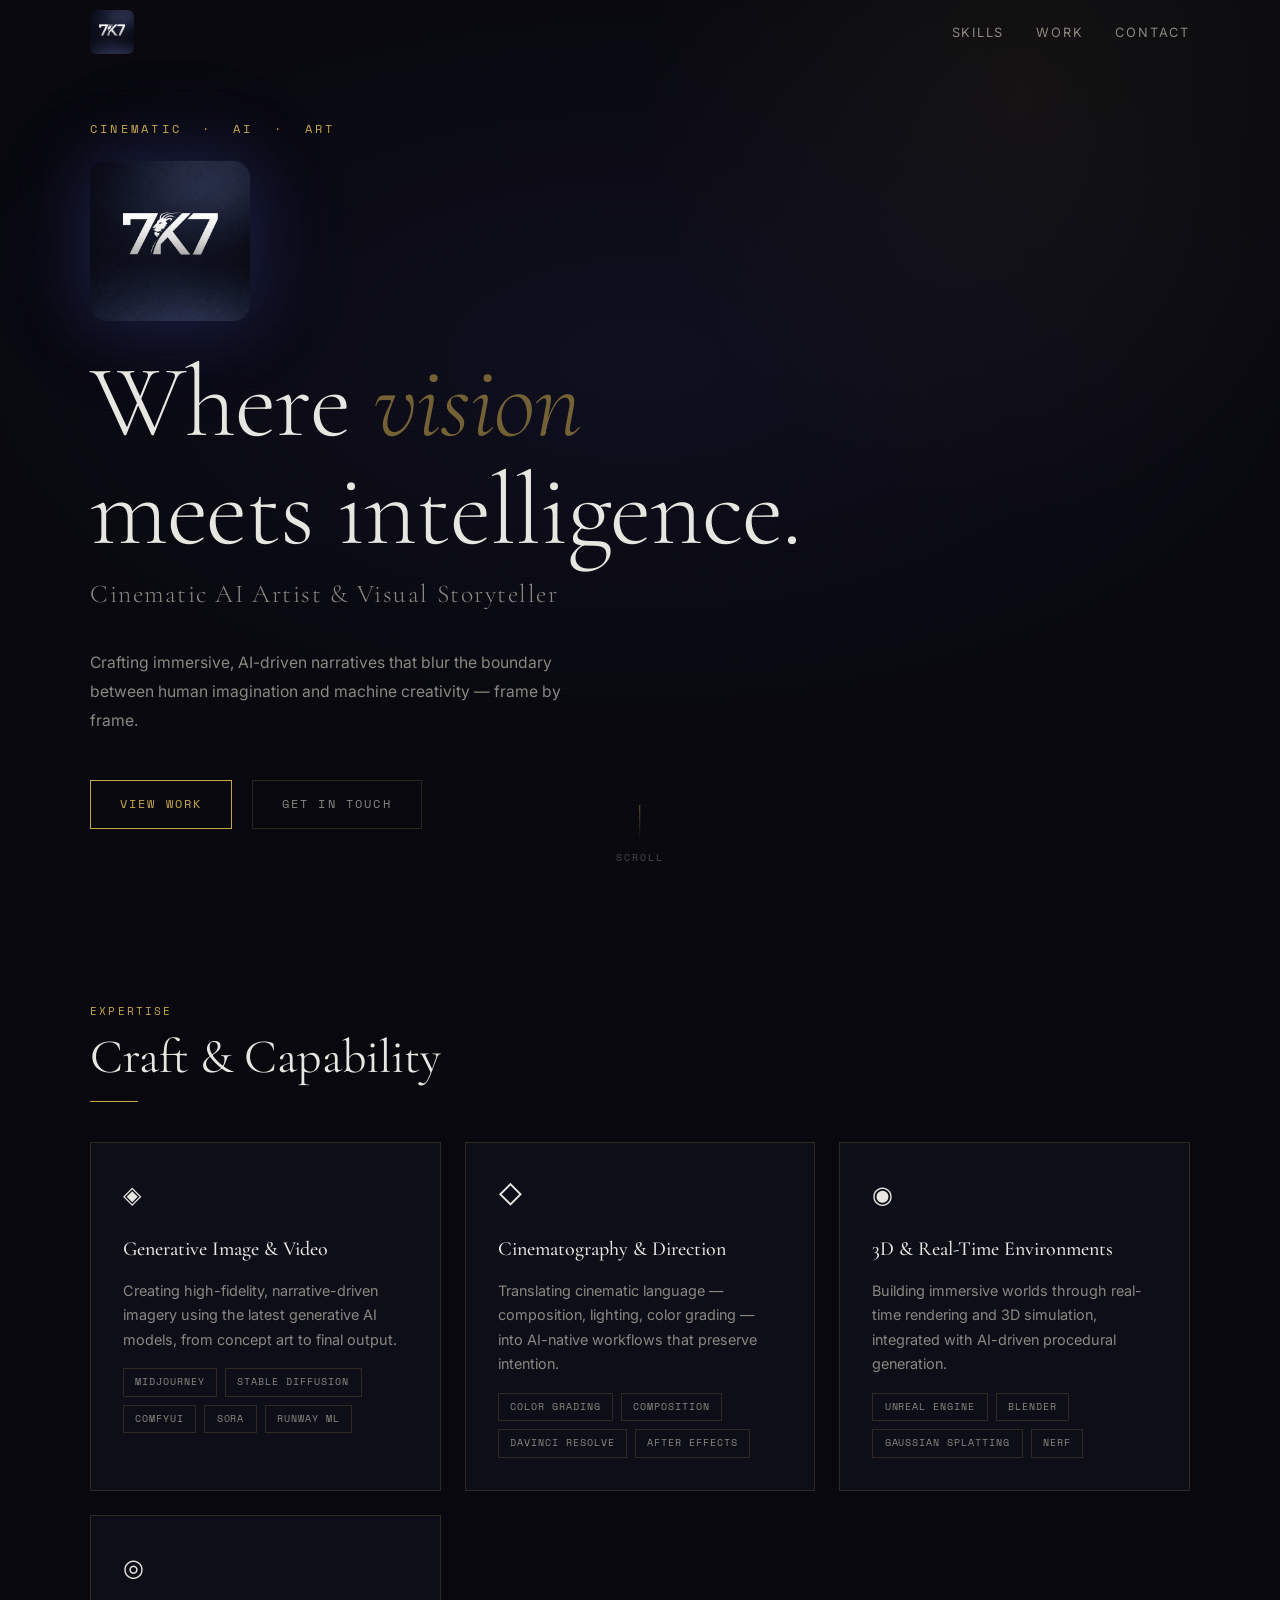
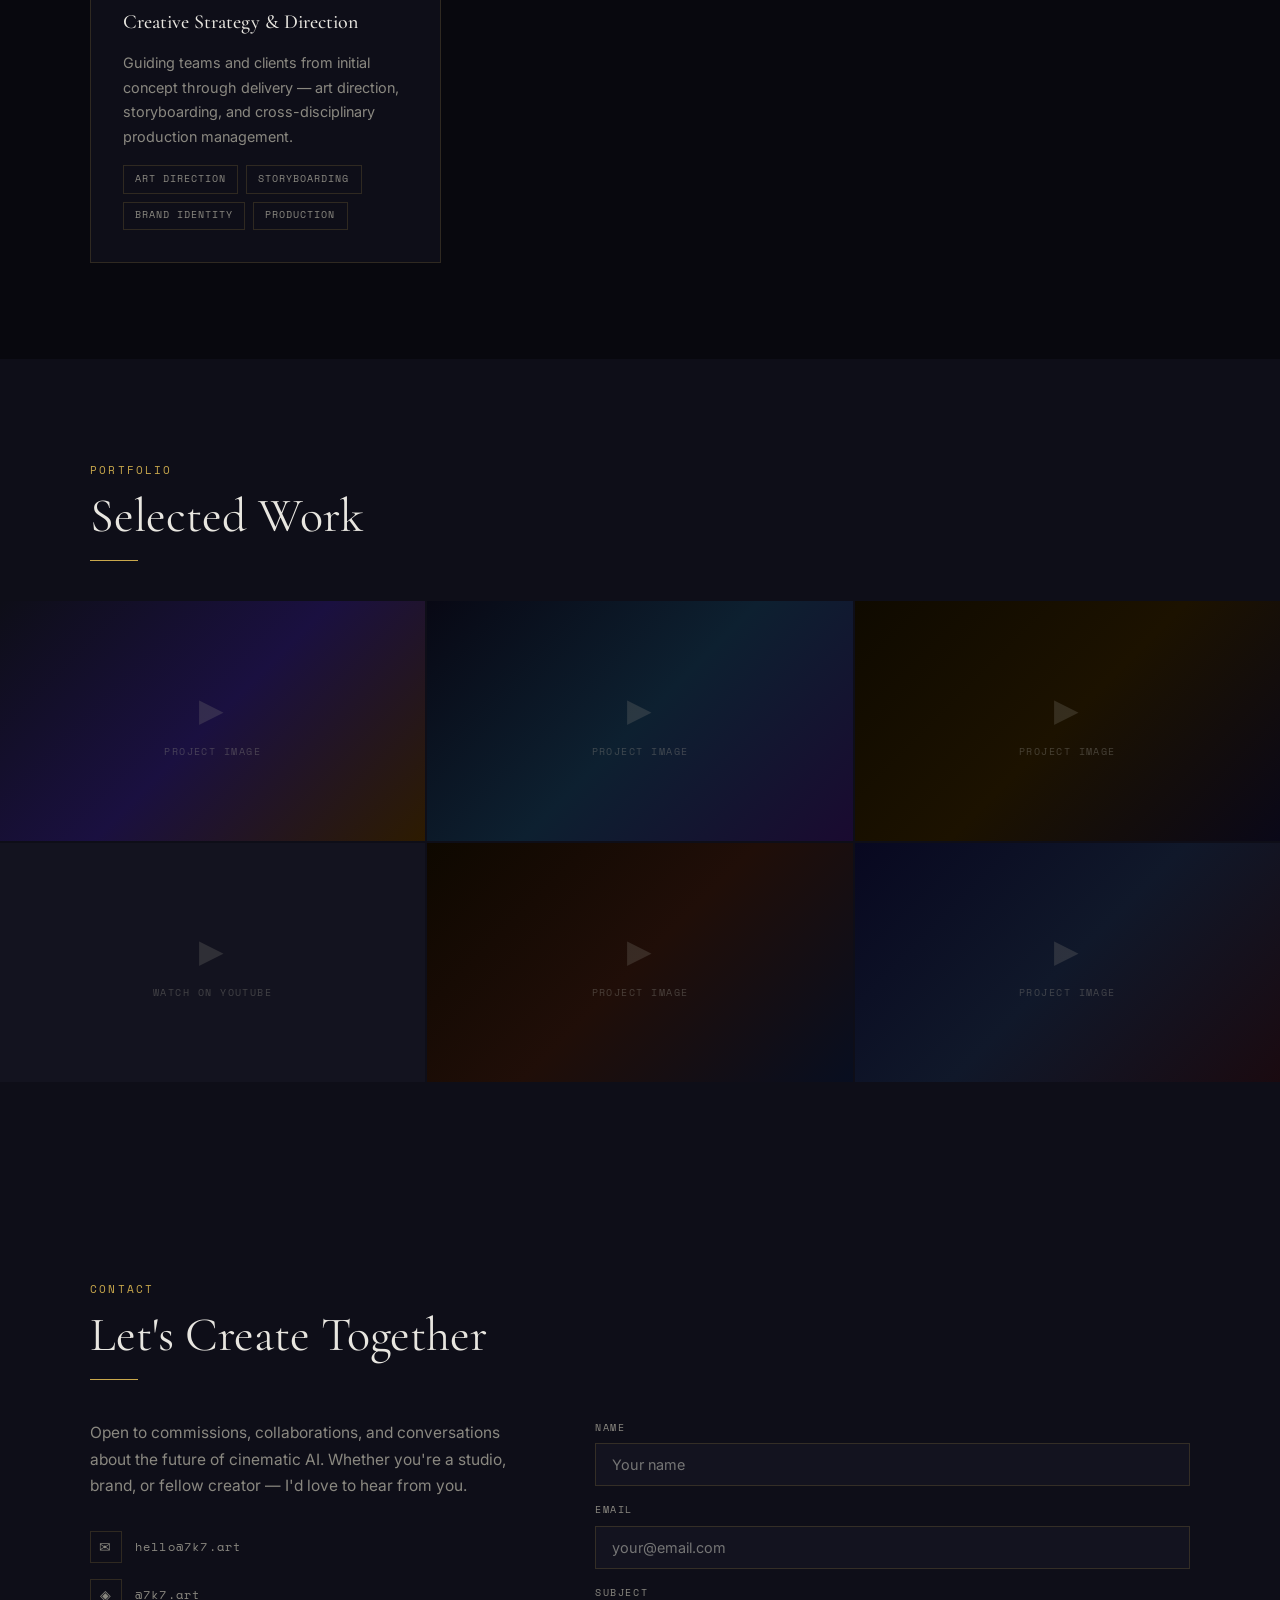
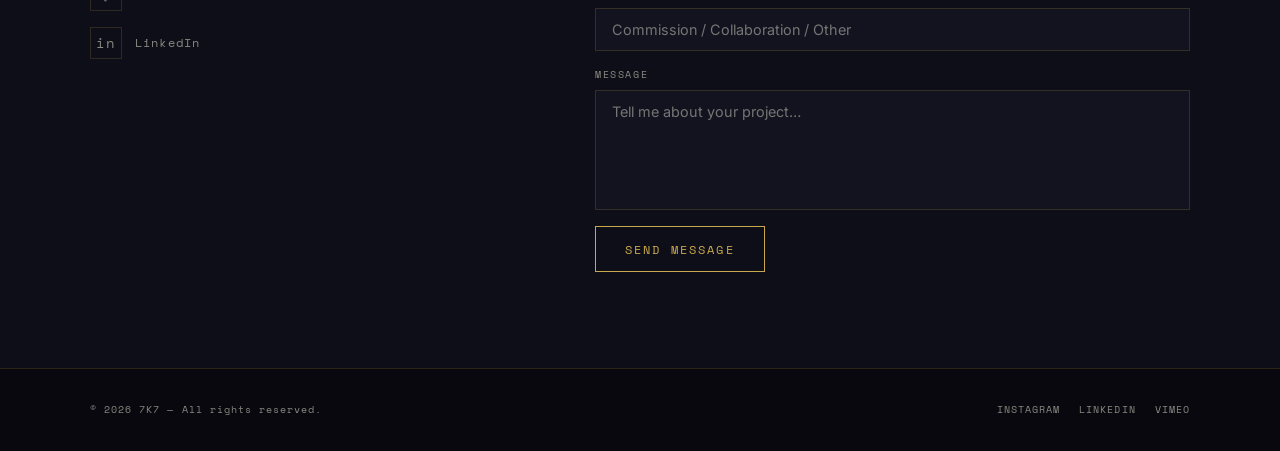
==== index.html @ 56b3672a "Update index.html Co-authored-by: Copilot <175728472+Copilot@users.noreply.github.com>" ====
<!DOCTYPE html>
<html lang="en">
<head>
  <meta charset="UTF-8" />
  <meta name="viewport" content="width=device-width, initial-scale=1.0" />
  <meta name="description" content="Cinematic AI Artist — Portfolio. Exploring the intersection of artificial intelligence and visual storytelling." />

  <title>7K7 — Cinematic AI Artist</title>

  <!-- Preconnect for fonts -->
  <link rel="preconnect" href="https://fonts.googleapis.com" />
  <link rel="preconnect" href="https://fonts.gstatic.com" crossorigin />
  <link
    href="https://fonts.googleapis.com/css2?family=Cormorant+Garamond:ital,wght@0,300;0,400;0,500;1,300;1,400&family=Inter:wght@300;400;500&family=Space+Mono:wght@400&display=swap"
    rel="stylesheet"
  />

  <link rel="stylesheet" href="css/style.css" />
</head>
<body>

  <!-- ═══════════════════════════════════
       NAVIGATION
  ═══════════════════════════════════ -->
  <nav id="navbar" role="navigation" aria-label="Main navigation">
    <div class="nav-inner">
      <a href="#hero" class="nav-logo" aria-label="Home">
        <img src="assets/7k7.jpg" alt="7K7 Logo" width="44" height="44" />
      </a>

      <button id="menu-toggle" aria-label="Toggle navigation" aria-expanded="false" aria-controls="nav-links">
        <span></span><span></span><span></span>
      </button>

      <ul class="nav-links" id="nav-links" role="list">
        <li><a href="#skills">Skills</a></li>
        <li><a href="#work">Work</a></li>
        <li><a href="#contact">Contact</a></li>
      </ul>
    </div>
  </nav>

  <!-- ═══════════════════════════════════
       HERO
  ═══════════════════════════════════ -->
  <section id="hero">
    <div class="container">
      <div class="hero-content">
        <p class="hero-eyebrow" data-reveal>Cinematic &nbsp;·&nbsp; AI &nbsp;·&nbsp; Art</p>
        <div class="hero-logo" data-reveal data-delay="1">
          <img src="assets/7k7.jpg" alt="7K7" width="160" height="160" />
        </div>
        <h1 class="hero-name" data-reveal data-delay="2">
          Where <em>vision</em><br>meets&nbsp;intelligence.
        </h1>
        <p class="hero-title" data-reveal data-delay="3">Cinematic AI Artist &amp; Visual Storyteller</p>
        <p class="hero-desc" data-reveal data-delay="3">
          Crafting immersive, AI-driven narratives that blur the boundary between human imagination
          and machine creativity — frame by frame.
        </p>
        <div class="hero-cta" data-reveal data-delay="4">
          <a href="#work" class="btn">View Work</a>
          <a href="#contact" class="btn btn-ghost">Get in Touch</a>
        </div>
      </div>
    </div>
    <div class="hero-scroll-hint" aria-hidden="true">
      <div class="scroll-line"></div>
      <span>Scroll</span>
    </div>
  </section>

  <!-- ═══════════════════════════════════
       SKILLS
  ═══════════════════════════════════ -->
  <section id="skills">
    <div class="container">
      <span class="section-label" data-reveal>Expertise</span>
      <h2 class="section-title" data-reveal data-delay="1">Craft &amp; Capability</h2>
      <div class="divider" data-reveal data-delay="2"></div>

      <div class="skills-grid">

        <div class="skill-card" data-reveal data-delay="1">
          <div class="skill-card-icon">◈</div>
          <h3 class="skill-card-title">Generative Image &amp; Video</h3>
          <p style="color:var(--text-muted);font-size:0.9rem;">
            Creating high-fidelity, narrative-driven imagery using the latest generative AI models,
            from concept art to final output.
          </p>
          <div class="skill-tags">
            <span class="skill-tag">Midjourney</span>
            <span class="skill-tag">Stable Diffusion</span>
            <span class="skill-tag">ComfyUI</span>
            <span class="skill-tag">Sora</span>
            <span class="skill-tag">Runway ML</span>
          </div>
        </div>

        <div class="skill-card" data-reveal data-delay="2">
          <div class="skill-card-icon">◇</div>
          <h3 class="skill-card-title">Cinematography &amp; Direction</h3>
          <p style="color:var(--text-muted);font-size:0.9rem;">
            Translating cinematic language — composition, lighting, color grading — into AI-native workflows
            that preserve intention.
          </p>
          <div class="skill-tags">
            <span class="skill-tag">Color Grading</span>
            <span class="skill-tag">Composition</span>
            <span class="skill-tag">DaVinci Resolve</span>
            <span class="skill-tag">After Effects</span>
          </div>
        </div>

        <div class="skill-card" data-reveal data-delay="3">
          <div class="skill-card-icon">◉</div>
          <h3 class="skill-card-title">3D &amp; Real-Time Environments</h3>
          <p style="color:var(--text-muted);font-size:0.9rem;">
            Building immersive worlds through real-time rendering and 3D simulation, integrated
            with AI-driven procedural generation.
          </p>
          <div class="skill-tags">
            <span class="skill-tag">Unreal Engine</span>
            <span class="skill-tag">Blender</span>
            <span class="skill-tag">Gaussian Splatting</span>
            <span class="skill-tag">NeRF</span>
          </div>
        </div>

        <div class="skill-card" data-reveal data-delay="4">
          <div class="skill-card-icon">◎</div>
          <h3 class="skill-card-title">Creative Strategy &amp; Direction</h3>
          <p style="color:var(--text-muted);font-size:0.9rem;">
            Guiding teams and clients from initial concept through delivery — art direction,
            storyboarding, and cross-disciplinary production management.
          </p>
          <div class="skill-tags">
            <span class="skill-tag">Art Direction</span>
            <span class="skill-tag">Storyboarding</span>
            <span class="skill-tag">Brand Identity</span>
            <span class="skill-tag">Production</span>
          </div>
        </div>

      </div>
    </div>
  </section>

  <!-- ═══════════════════════════════════
       WORK / PORTFOLIO
  ═══════════════════════════════════ -->
  <section id="work">
    <div class="container">
      <span class="section-label" data-reveal>Portfolio</span>
      <h2 class="section-title" data-reveal data-delay="1">Selected Work</h2>
      <div class="divider" data-reveal data-delay="2"></div>
    </div>

    <!-- Full-bleed grid, outside container for edge-to-edge look -->
    <div class="work-grid" data-reveal data-delay="2">

      <div class="work-item">
        <div class="work-item-bg" style="background:linear-gradient(135deg,#0e0e18 0%,#1a1040 50%,#2d1b00 100%);"></div>
        <div class="work-item-overlay"></div>
        <div class="work-frame-label">
          <span class="work-frame-icon">▶</span>
          <span>Project Image</span>
        </div>
        <div class="work-item-info">
          <div class="work-item-tag">Generative Film</div>
          <div class="work-item-title">Echoes of the Unseen</div>
        </div>
      </div>

      <div class="work-item">
        <div class="work-item-bg" style="background:linear-gradient(135deg,#080814 0%,#0d2030 50%,#1a0a30 100%);"></div>
        <div class="work-item-overlay"></div>
        <div class="work-frame-label">
          <span class="work-frame-icon">▶</span>
          <span>Project Image</span>
        </div>
        <div class="work-item-info">
          <div class="work-item-tag">Brand Campaign</div>
          <div class="work-item-title">Meridian — Identity</div>
        </div>
      </div>

      <div class="work-item">
        <div class="work-item-bg" style="background:linear-gradient(135deg,#0f0a00 0%,#1c1200 50%,#0a0818 100%);"></div>
        <div class="work-item-overlay"></div>
        <div class="work-frame-label">
          <span class="work-frame-icon">▶</span>
          <span>Project Image</span>
        </div>
        <div class="work-item-info">
          <div class="work-item-tag">Installation</div>
          <div class="work-item-title">Liminal Architectures</div>
        </div>
      </div>

      <a class="work-item" href="https://www.youtube.com/watch?v=mveqQZqtYQo" target="_blank" rel="noopener noreferrer">
        <div class="work-item-bg" style="background:linear-gradient(135deg,#080814 0%,#0d2030 50%,#1a0a30 100%);background-image:url('https://img.youtube.com/vi/mveqQZqtYQo/hqdefault.jpg');background-size:cover;background-position:center;"></div>
        <div class="work-item-overlay"></div>
        <div class="work-frame-label">
          <span class="work-frame-icon">▶</span>
          <span>Watch on YouTube</span>
        </div>
        <div class="work-item-info">
          <div class="work-item-tag">Short Film</div>
          <div class="work-item-title">Haunted Horizons: The Ghosts of Mount Hebron Cemetery</div>
        </div>
      </a>

      <div class="work-item">
        <div class="work-item-bg" style="background:linear-gradient(135deg,#0e0800 0%,#200e08 50%,#080e20 100%);"></div>
        <div class="work-item-overlay"></div>
        <div class="work-frame-label">
          <span class="work-frame-icon">▶</span>
          <span>Project Image</span>
        </div>
        <div class="work-item-info">
          <div class="work-item-tag">Editorial</div>
          <div class="work-item-title">Fracture — Series</div>
        </div>
      </div>

      <div class="work-item">
        <div class="work-item-bg" style="background:linear-gradient(135deg,#080820 0%,#10182a 50%,#1a0a10 100%);"></div>
        <div class="work-item-overlay"></div>
        <div class="work-frame-label">
          <span class="work-frame-icon">▶</span>
          <span>Project Image</span>
        </div>
        <div class="work-item-info">
          <div class="work-item-tag">Immersive Experience</div>
          <div class="work-item-title">Stellar Drift</div>
        </div>
      </div>

    </div>
  </section>

  <!-- ═══════════════════════════════════
       CONTACT
  ═══════════════════════════════════ -->
  <section id="contact">
    <div class="container">
      <span class="section-label" data-reveal>Contact</span>
      <h2 class="section-title" data-reveal data-delay="1">Let's Create Together</h2>
      <div class="divider" data-reveal data-delay="2"></div>

      <div class="contact-grid">

        <div class="contact-info" data-reveal data-delay="1">
          <p>
            Open to commissions, collaborations, and conversations about the future of cinematic AI.
            Whether you're a studio, brand, or fellow creator — I'd love to hear from you.
          </p>
          <div class="contact-links">
            <a href="mailto:hello@7k7.art" class="contact-link">
              <span class="contact-link-icon">✉</span>
              hello@7k7.art
            </a>
            <a href="https://instagram.com" target="_blank" rel="noopener noreferrer" class="contact-link">
              <span class="contact-link-icon">◈</span>
              @7k7.art
            </a>
            <a href="https://linkedin.com" target="_blank" rel="noopener noreferrer" class="contact-link">
              <span class="contact-link-icon">in</span>
              LinkedIn
            </a>
          </div>
        </div>

        <!-- Replace the action URL with your Formspree endpoint (https://formspree.io) or your own backend before deploying -->
        <form class="contact-form" data-reveal data-delay="2" action="https://formspree.io/f/YOUR_FORM_ID" method="POST" novalidate>
          <div class="form-group">
            <label for="name">Name</label>
            <input type="text" id="name" name="name" placeholder="Your name" required autocomplete="name" />
          </div>
          <div class="form-group">
            <label for="email">Email</label>
            <input type="email" id="email" name="email" placeholder="your@email.com" required autocomplete="email" />
          </div>
          <div class="form-group">
            <label for="subject">Subject</label>
            <input type="text" id="subject" name="subject" placeholder="Commission / Collaboration / Other" />
          </div>
          <div class="form-group">
            <label for="message">Message</label>
            <textarea id="message" name="message" placeholder="Tell me about your project…" required></textarea>
          </div>
          <button type="submit" class="btn" style="align-self:flex-start;">Send Message</button>
        </form>

      </div>
    </div>
  </section>

  <!-- ═══════════════════════════════════
       FOOTER
  ═══════════════════════════════════ -->
  <footer>
    <div class="container">
      <div class="footer-inner">
        <p class="footer-copy">© <span id="year"></span> 7K7 — All rights reserved.</p>
        <nav class="footer-social" aria-label="Social links">
          <a href="https://instagram.com" target="_blank" rel="noopener noreferrer">Instagram</a>
          <a href="https://linkedin.com" target="_blank" rel="noopener noreferrer">LinkedIn</a>
          <a href="https://vimeo.com" target="_blank" rel="noopener noreferrer">Vimeo</a>
        </nav>
      </div>
    </div>
  </footer>

  <script>
    document.getElementById('year').textContent = new Date().getFullYear();
  </script>
  <script src="js/main.js"></script>
</body>
</html>
---- css/style.css ----
/* ═══════════════════════════════════════════════════════
   style.css  –  Cinematic AI Artist Portfolio
   ═══════════════════════════════════════════════════════ */

/* ── Custom properties ── */
:root {
  --bg:          #08080e;
  --bg-1:        #0e0e18;
  --bg-2:        #13131f;
  --line:        rgba(201, 168, 76, 0.18);
  --gold:        #c9a84c;
  --gold-dim:    rgba(201, 168, 76, 0.55);
  --gold-glow:   rgba(201, 168, 76, 0.12);
  --text:        #e8e6e0;
  --text-muted:  #8a8880;
  --accent:      #6c63ff;
  --radius:      4px;
  --nav-h:       64px;
  --transition:  0.35s cubic-bezier(0.4, 0, 0.2, 1);
  --font-head:   'Cormorant Garamond', 'Palatino Linotype', Georgia, serif;
  --font-body:   'Inter', 'Helvetica Neue', Arial, sans-serif;
  --font-mono:   'Space Mono', 'Courier New', monospace;
}

/* ── Reset ── */
*, *::before, *::after { box-sizing: border-box; margin: 0; padding: 0; }
html { font-size: 16px; }
@media (prefers-reduced-motion: no-preference) {
  html { scroll-behavior: smooth; }
}
body {
  background: var(--bg);
  color: var(--text);
  font-family: var(--font-body);
  line-height: 1.7;
  -webkit-font-smoothing: antialiased;
}
img, svg { display: block; max-width: 100%; }
a { color: inherit; text-decoration: none; }
ul { list-style: none; }

/* ── Utility ── */
.container {
  width: min(1100px, 92%);
  margin-inline: auto;
}
.section-label {
  display: inline-block;
  font-family: var(--font-mono);
  font-size: 0.68rem;
  letter-spacing: 0.2em;
  text-transform: uppercase;
  color: var(--gold);
  margin-bottom: 0.6rem;
}
.section-title {
  font-family: var(--font-head);
  font-size: clamp(2rem, 4vw, 3rem);
  font-weight: 400;
  line-height: 1.15;
  color: var(--text);
  margin-bottom: 1rem;
}
.divider {
  width: 48px;
  height: 1px;
  background: var(--gold);
  margin-bottom: 2.5rem;
}
section { padding: 6rem 0; }

/* ── Scroll reveal ── */
[data-reveal] {
  opacity: 0;
  transform: translateY(28px);
  transition: opacity 0.65s var(--transition), transform 0.65s var(--transition);
}
[data-reveal].revealed {
  opacity: 1;
  transform: none;
}
[data-reveal][data-delay="1"] { transition-delay: 0.1s; }
[data-reveal][data-delay="2"] { transition-delay: 0.2s; }
[data-reveal][data-delay="3"] { transition-delay: 0.3s; }
[data-reveal][data-delay="4"] { transition-delay: 0.4s; }
@media (prefers-reduced-motion: reduce) {
  [data-reveal] { opacity: 1; transform: none; transition: none; }
}

/* ══════════════════════════════════════════
   NAVIGATION
══════════════════════════════════════════ */
#navbar {
  position: fixed;
  top: 0; left: 0; right: 0;
  z-index: 100;
  height: var(--nav-h);
  display: flex;
  align-items: center;
  border-bottom: 1px solid transparent;
  transition: background var(--transition), border-color var(--transition), backdrop-filter var(--transition);
}
#navbar.scrolled {
  background: rgba(8, 8, 14, 0.88);
  backdrop-filter: blur(16px);
  -webkit-backdrop-filter: blur(16px);
  border-bottom-color: var(--line);
}
.nav-inner {
  width: min(1100px, 92%);
  margin-inline: auto;
  display: flex;
  align-items: center;
  justify-content: space-between;
}
.nav-logo img, .nav-logo svg {
  height: 44px;
  width: 44px;
  border-radius: 6px;
  object-fit: contain;
}
.nav-logo-text {
  font-family: var(--font-head);
  font-size: 1.4rem;
  font-weight: 600;
  letter-spacing: 0.04em;
  color: var(--text);
}
.nav-logo-text span { color: var(--gold); }

.nav-links {
  display: flex;
  gap: 2rem;
  align-items: center;
}
.nav-links a {
  font-size: 0.8rem;
  letter-spacing: 0.14em;
  text-transform: uppercase;
  color: var(--text-muted);
  position: relative;
  transition: color var(--transition);
}
.nav-links a::after {
  content: '';
  position: absolute;
  bottom: -3px; left: 0; right: 100%;
  height: 1px;
  background: var(--gold);
  transition: right var(--transition);
}
.nav-links a:hover,
.nav-links a.active { color: var(--text); }
.nav-links a:hover::after,
.nav-links a.active::after { right: 0; }

/* Hamburger */
#menu-toggle {
  display: none;
  flex-direction: column;
  gap: 5px;
  background: none;
  border: none;
  cursor: pointer;
  padding: 4px;
}
#menu-toggle span {
  display: block;
  width: 24px; height: 1.5px;
  background: var(--text);
  transition: transform var(--transition), opacity var(--transition);
}

/* ══════════════════════════════════════════
   HERO
══════════════════════════════════════════ */
#hero {
  min-height: 100vh;
  min-height: 100svh;
  display: flex;
  align-items: center;
  position: relative;
  overflow: hidden;
  padding: 0;
}

/* Subtle film-grain vignette */
#hero::before {
  content: '';
  position: absolute;
  inset: 0;
  background:
    radial-gradient(ellipse 80% 60% at 50% 40%, rgba(108, 99, 255, 0.07) 0%, transparent 70%),
    radial-gradient(ellipse 50% 80% at 80% 10%, rgba(201, 168, 76, 0.06) 0%, transparent 60%);
  pointer-events: none;
}

/* Cinematic horizontal lines */
#hero::after {
  content: '';
  position: absolute;
  inset: 0;
  background: repeating-linear-gradient(
    0deg,
    transparent,
    transparent 3px,
    rgba(255,255,255,0.008) 3px,
    rgba(255,255,255,0.008) 4px
  );
  pointer-events: none;
}

.hero-content {
  position: relative;
  z-index: 1;
  padding: calc(var(--nav-h) + 3rem) 0 4rem;
}
.hero-logo {
  margin-bottom: 1.8rem;
}
.hero-logo img {
  border-radius: 16px;
  box-shadow: 0 0 60px rgba(28, 35, 72, 0.8), 0 0 120px rgba(108, 99, 255, 0.12);
}
.hero-eyebrow {
  font-family: var(--font-mono);
  font-size: 0.72rem;
  letter-spacing: 0.28em;
  text-transform: uppercase;
  color: var(--gold);
  margin-bottom: 1.4rem;
}
.hero-name {
  font-family: var(--font-head);
  font-size: clamp(3.5rem, 8vw, 7rem);
  font-weight: 300;
  line-height: 1.05;
  letter-spacing: -0.01em;
  margin-bottom: 0.5rem;
}
.hero-name em {
  font-style: italic;
  color: var(--gold-dim);
}
.hero-title {
  font-family: var(--font-head);
  font-size: clamp(1.1rem, 2.5vw, 1.6rem);
  font-weight: 300;
  color: var(--text-muted);
  letter-spacing: 0.06em;
  margin-bottom: 2rem;
}
.hero-desc {
  max-width: 520px;
  font-size: 0.98rem;
  color: var(--text-muted);
  line-height: 1.85;
  margin-bottom: 2.8rem;
}
.btn {
  display: inline-flex;
  align-items: center;
  gap: 0.6rem;
  font-family: var(--font-mono);
  font-size: 0.75rem;
  letter-spacing: 0.18em;
  text-transform: uppercase;
  padding: 0.85rem 1.8rem;
  border: 1px solid var(--gold);
  color: var(--gold);
  background: transparent;
  cursor: pointer;
  transition: background var(--transition), color var(--transition);
}
.btn:hover {
  background: var(--gold);
  color: var(--bg);
}
.btn-ghost {
  border-color: var(--line);
  color: var(--text-muted);
  margin-left: 1rem;
}
.btn-ghost:hover {
  background: var(--bg-2);
  color: var(--text);
}
.hero-scroll-hint {
  position: absolute;
  bottom: 2.2rem;
  left: 50%;
  transform: translateX(-50%);
  display: flex;
  flex-direction: column;
  align-items: center;
  gap: 0.5rem;
  font-family: var(--font-mono);
  font-size: 0.6rem;
  letter-spacing: 0.2em;
  text-transform: uppercase;
  color: var(--text-muted);
  opacity: 0.5;
  animation: float 2.4s ease-in-out infinite;
}
.scroll-line {
  width: 1px;
  height: 36px;
  background: linear-gradient(to bottom, var(--gold), transparent);
}
@keyframes float {
  0%, 100% { transform: translateX(-50%) translateY(0); }
  50%       { transform: translateX(-50%) translateY(6px); }
}

/* ══════════════════════════════════════════
   ABOUT
══════════════════════════════════════════ */
#about { background: var(--bg-1); }
.about-grid {
  display: grid;
  grid-template-columns: 1fr 1fr;
  gap: 5rem;
  align-items: center;
}
.about-image {
  position: relative;
}
.about-image-frame {
  aspect-ratio: 3/4;
  background: var(--bg-2);
  border: 1px solid var(--line);
  position: relative;
  overflow: hidden;
  display: flex;
  align-items: center;
  justify-content: center;
  color: var(--text-muted);
  font-family: var(--font-mono);
  font-size: 0.7rem;
  letter-spacing: 0.1em;
}
.about-image-frame::before {
  content: '';
  position: absolute;
  inset: 0;
  background: linear-gradient(135deg, rgba(201,168,76,0.04) 0%, transparent 60%);
}
.about-image-corner {
  position: absolute;
  width: 20px; height: 20px;
  border-color: var(--gold);
  border-style: solid;
  opacity: 0.7;
}
.about-image-corner.tl { top: 10px; left: 10px; border-width: 1px 0 0 1px; }
.about-image-corner.tr { top: 10px; right: 10px; border-width: 1px 1px 0 0; }
.about-image-corner.bl { bottom: 10px; left: 10px; border-width: 0 0 1px 1px; }
.about-image-corner.br { bottom: 10px; right: 10px; border-width: 0 1px 1px 0; }

.about-text p { color: var(--text-muted); margin-bottom: 1.2rem; font-size: 0.97rem; }
.about-stats {
  display: grid;
  grid-template-columns: repeat(3, 1fr);
  gap: 1px;
  background: var(--line);
  border: 1px solid var(--line);
  margin-top: 2.5rem;
}
.stat {
  background: var(--bg-1);
  padding: 1.2rem 1rem;
  text-align: center;
}
.stat-num {
  font-family: var(--font-head);
  font-size: 2.2rem;
  font-weight: 300;
  color: var(--gold);
  line-height: 1;
}
.stat-label {
  font-family: var(--font-mono);
  font-size: 0.62rem;
  letter-spacing: 0.14em;
  text-transform: uppercase;
  color: var(--text-muted);
  margin-top: 0.3rem;
}

/* ══════════════════════════════════════════
   SKILLS
══════════════════════════════════════════ */
#skills { background: var(--bg); }
.skills-grid {
  display: grid;
  grid-template-columns: repeat(auto-fit, minmax(280px, 1fr));
  gap: 1.5rem;
}
.skill-card {
  background: var(--bg-1);
  border: 1px solid var(--line);
  padding: 2rem;
  position: relative;
  transition: border-color var(--transition), transform var(--transition);
}
.skill-card:hover {
  border-color: var(--gold-dim);
  transform: translateY(-3px);
}
.skill-card-icon {
  font-size: 1.5rem;
  margin-bottom: 1rem;
}
.skill-card-title {
  font-family: var(--font-head);
  font-size: 1.25rem;
  font-weight: 500;
  margin-bottom: 0.8rem;
  color: var(--text);
}
.skill-tags {
  display: flex;
  flex-wrap: wrap;
  gap: 0.5rem;
  margin-top: 1rem;
}
.skill-tag {
  font-family: var(--font-mono);
  font-size: 0.62rem;
  letter-spacing: 0.1em;
  text-transform: uppercase;
  padding: 0.3rem 0.7rem;
  border: 1px solid var(--line);
  color: var(--text-muted);
}

/* ══════════════════════════════════════════
   WORK / PORTFOLIO
══════════════════════════════════════════ */
#work { background: var(--bg-1); }
.work-grid {
  display: grid;
  grid-template-columns: repeat(auto-fit, minmax(320px, 1fr));
  gap: 2px;
}
.work-item {
  position: relative;
  background: var(--bg-2);
  aspect-ratio: 16/9;
  overflow: hidden;
  cursor: pointer;
  display: flex;
  align-items: flex-end;
}
.work-item-bg {
  position: absolute;
  inset: 0;
  background: linear-gradient(
    135deg,
    var(--bg-2) 0%,
    rgba(108,99,255,0.12) 50%,
    rgba(201,168,76,0.08) 100%
  );
  transition: transform var(--transition);
}
.work-item:hover .work-item-bg { transform: scale(1.04); }
.work-item-overlay {
  position: absolute;
  inset: 0;
  background: linear-gradient(to top, rgba(8,8,14,0.9) 0%, transparent 55%);
  opacity: 0;
  transition: opacity var(--transition);
}
.work-item:hover .work-item-overlay { opacity: 1; }
.work-item-info {
  position: relative;
  z-index: 1;
  padding: 1.5rem;
  transform: translateY(8px);
  transition: transform var(--transition), opacity var(--transition);
  opacity: 0;
}
.work-item:hover .work-item-info { opacity: 1; transform: none; }
.work-item-tag {
  font-family: var(--font-mono);
  font-size: 0.6rem;
  letter-spacing: 0.18em;
  text-transform: uppercase;
  color: var(--gold);
  margin-bottom: 0.3rem;
}
.work-item-title {
  font-family: var(--font-head);
  font-size: 1.25rem;
  font-weight: 400;
  color: var(--text);
}

/* Placeholder frame art */
.work-frame-label {
  position: absolute;
  inset: 0;
  display: flex;
  flex-direction: column;
  align-items: center;
  justify-content: center;
  font-family: var(--font-mono);
  font-size: 0.65rem;
  letter-spacing: 0.14em;
  text-transform: uppercase;
  color: var(--text-muted);
  opacity: 0.4;
  gap: 0.4rem;
  transition: opacity var(--transition);
}
.work-item:hover .work-frame-label { opacity: 0; }
.work-frame-icon { font-size: 2rem; opacity: 0.6; }

/* ══════════════════════════════════════════
   EXPERIENCE (CV)
══════════════════════════════════════════ */
#experience { background: var(--bg); }
.cv-grid {
  display: grid;
  grid-template-columns: 1fr 1fr;
  gap: 4rem;
}
.cv-col-title {
  font-family: var(--font-mono);
  font-size: 0.68rem;
  letter-spacing: 0.2em;
  text-transform: uppercase;
  color: var(--gold);
  margin-bottom: 2rem;
  padding-bottom: 1rem;
  border-bottom: 1px solid var(--line);
}
.cv-item {
  padding: 1.5rem 0 1.5rem 1.5rem;
  border-left: 1px solid var(--line);
  position: relative;
  margin-bottom: 0.5rem;
}
.cv-item::before {
  content: '';
  position: absolute;
  top: 1.9rem; left: -4px;
  width: 7px; height: 7px;
  border-radius: 50%;
  background: var(--bg);
  border: 1px solid var(--gold);
}
.cv-period {
  font-family: var(--font-mono);
  font-size: 0.62rem;
  letter-spacing: 0.1em;
  color: var(--gold-dim);
  margin-bottom: 0.3rem;
}
.cv-role {
  font-family: var(--font-head);
  font-size: 1.15rem;
  font-weight: 500;
  color: var(--text);
  margin-bottom: 0.2rem;
}
.cv-org {
  font-size: 0.85rem;
  color: var(--text-muted);
  margin-bottom: 0.6rem;
}
.cv-desc {
  font-size: 0.9rem;
  color: var(--text-muted);
  line-height: 1.7;
}

/* ══════════════════════════════════════════
   CONTACT
══════════════════════════════════════════ */
#contact { background: var(--bg-1); }
.contact-grid {
  display: grid;
  grid-template-columns: 1fr 1.4fr;
  gap: 5rem;
  align-items: start;
}
.contact-info p {
  color: var(--text-muted);
  font-size: 0.97rem;
  margin-bottom: 2rem;
}
.contact-links {
  display: flex;
  flex-direction: column;
  gap: 1rem;
}
.contact-link {
  display: flex;
  align-items: center;
  gap: 0.8rem;
  font-family: var(--font-mono);
  font-size: 0.75rem;
  letter-spacing: 0.1em;
  color: var(--text-muted);
  transition: color var(--transition);
}
.contact-link:hover { color: var(--gold); }
.contact-link-icon {
  width: 32px; height: 32px;
  border: 1px solid var(--line);
  display: flex; align-items: center; justify-content: center;
  font-size: 0.9rem;
  flex-shrink: 0;
  transition: border-color var(--transition);
}
.contact-link:hover .contact-link-icon { border-color: var(--gold-dim); }

/* Contact form */
.contact-form { display: flex; flex-direction: column; gap: 1rem; }
.form-group { display: flex; flex-direction: column; gap: 0.4rem; }
.form-group label {
  font-family: var(--font-mono);
  font-size: 0.62rem;
  letter-spacing: 0.16em;
  text-transform: uppercase;
  color: var(--text-muted);
}
.form-group input,
.form-group textarea {
  background: var(--bg-2);
  border: 1px solid var(--line);
  color: var(--text);
  font-family: var(--font-body);
  font-size: 0.9rem;
  padding: 0.75rem 1rem;
  outline: none;
  transition: border-color var(--transition);
  resize: none;
}
.form-group input:focus,
.form-group textarea:focus { border-color: var(--gold-dim); }
.form-group textarea { min-height: 120px; }

/* ══════════════════════════════════════════
   FOOTER
══════════════════════════════════════════ */
footer {
  background: var(--bg);
  border-top: 1px solid var(--line);
  padding: 2rem 0;
}
.footer-inner {
  display: flex;
  align-items: center;
  justify-content: space-between;
  flex-wrap: wrap;
  gap: 1rem;
}
.footer-copy {
  font-family: var(--font-mono);
  font-size: 0.65rem;
  letter-spacing: 0.1em;
  color: var(--text-muted);
}
.footer-social {
  display: flex;
  gap: 1.2rem;
}
.footer-social a {
  font-family: var(--font-mono);
  font-size: 0.65rem;
  letter-spacing: 0.1em;
  text-transform: uppercase;
  color: var(--text-muted);
  transition: color var(--transition);
}
.footer-social a:hover { color: var(--gold); }

/* ══════════════════════════════════════════
   RESPONSIVE
══════════════════════════════════════════ */
@media (max-width: 900px) {
  .about-grid  { grid-template-columns: 1fr; gap: 3rem; }
  .cv-grid     { grid-template-columns: 1fr; gap: 3rem; }
  .contact-grid { grid-template-columns: 1fr; gap: 3rem; }
  .about-image { max-width: 320px; margin-inline: auto; }
}

@media (max-width: 768px) {
  #menu-toggle { display: flex; }
  .nav-links {
    position: fixed;
    top: var(--nav-h); left: 0; right: 0;
    background: rgba(8,8,14,0.97);
    backdrop-filter: blur(16px);
    flex-direction: column;
    gap: 0;
    padding: 0;
    max-height: 0;
    overflow: hidden;
    border-bottom: 1px solid transparent;
    transition: max-height var(--transition), border-color var(--transition), padding var(--transition);
  }
  .nav-links.open {
    max-height: 340px;
    border-bottom-color: var(--line);
    padding: 1rem 0;
  }
  .nav-links a {
    display: block;
    padding: 0.85rem 5%;
    font-size: 0.85rem;
  }
  .work-grid { grid-template-columns: 1fr; }
}

@media (max-width: 480px) {
  .about-stats { grid-template-columns: 1fr; }
  .hero-cta { display: flex; flex-direction: column; gap: 1rem; align-items: flex-start; }
  .btn-ghost { margin-left: 0; }
}
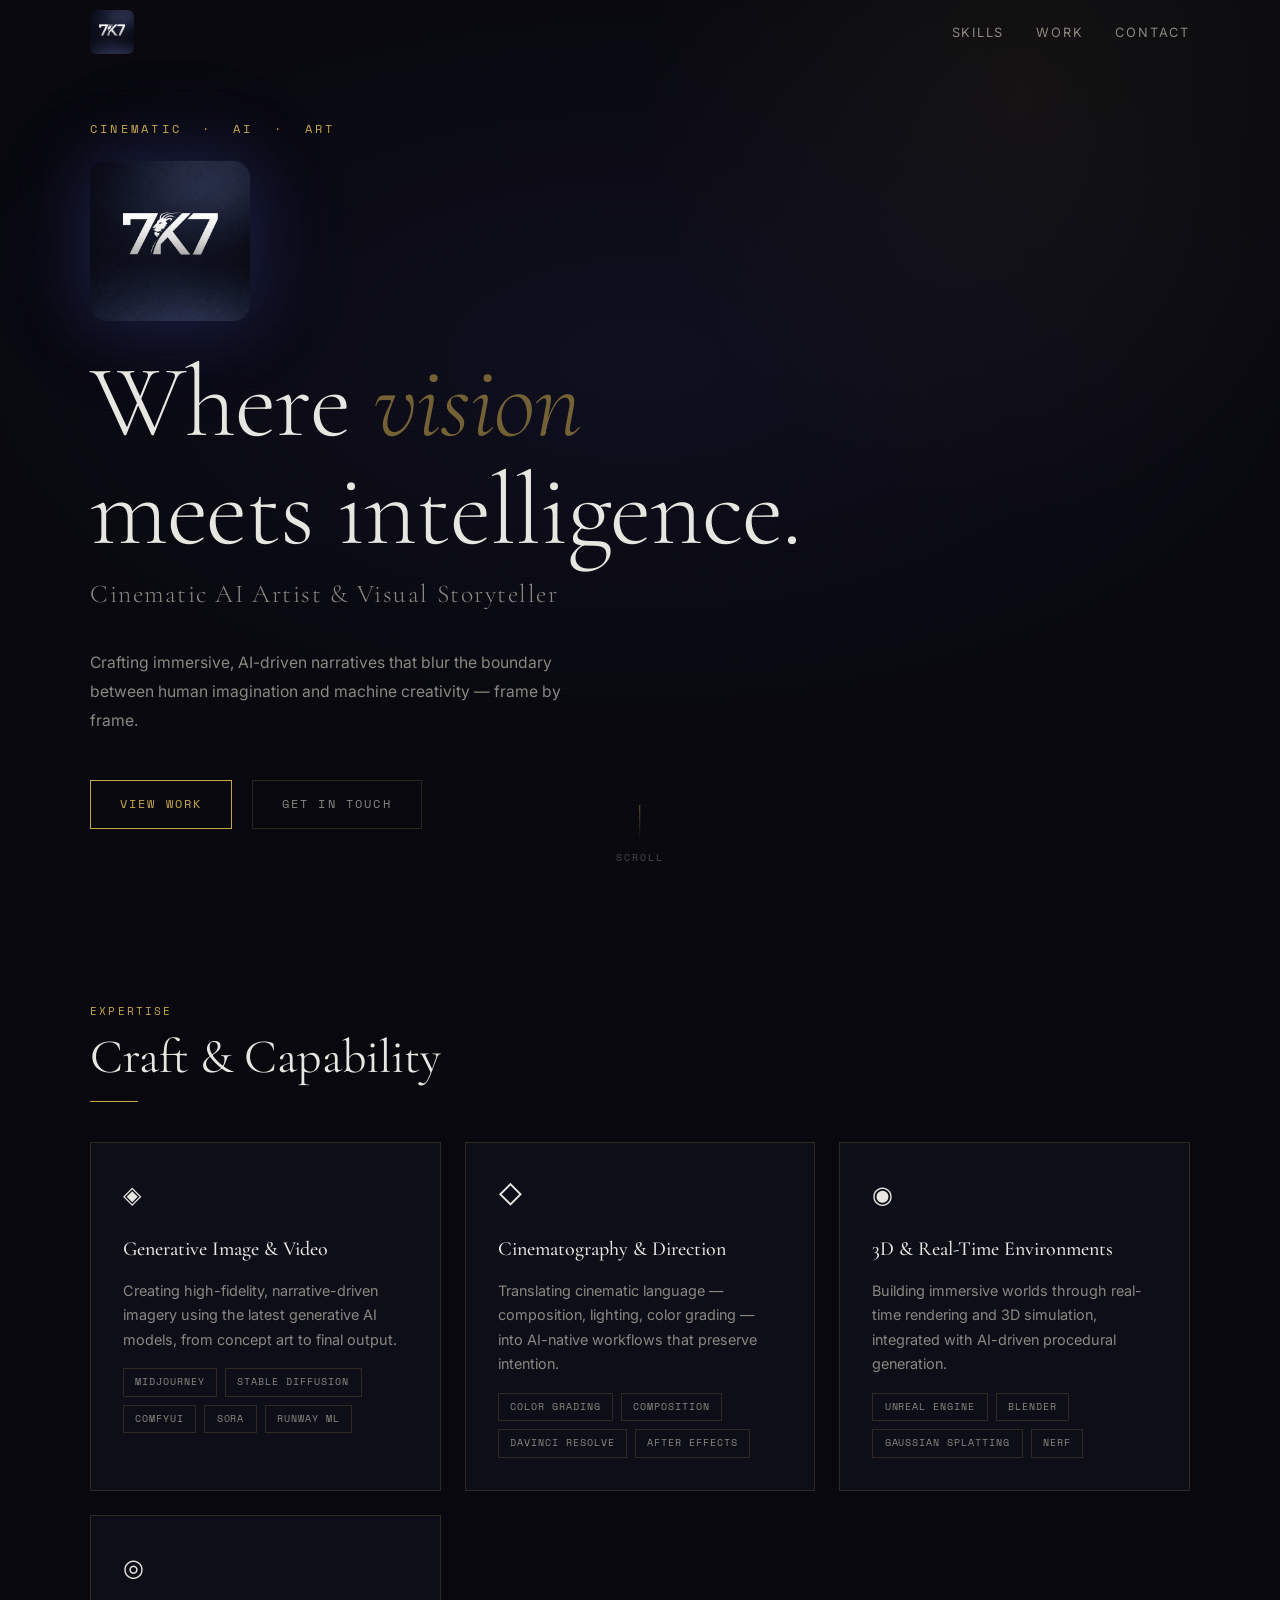
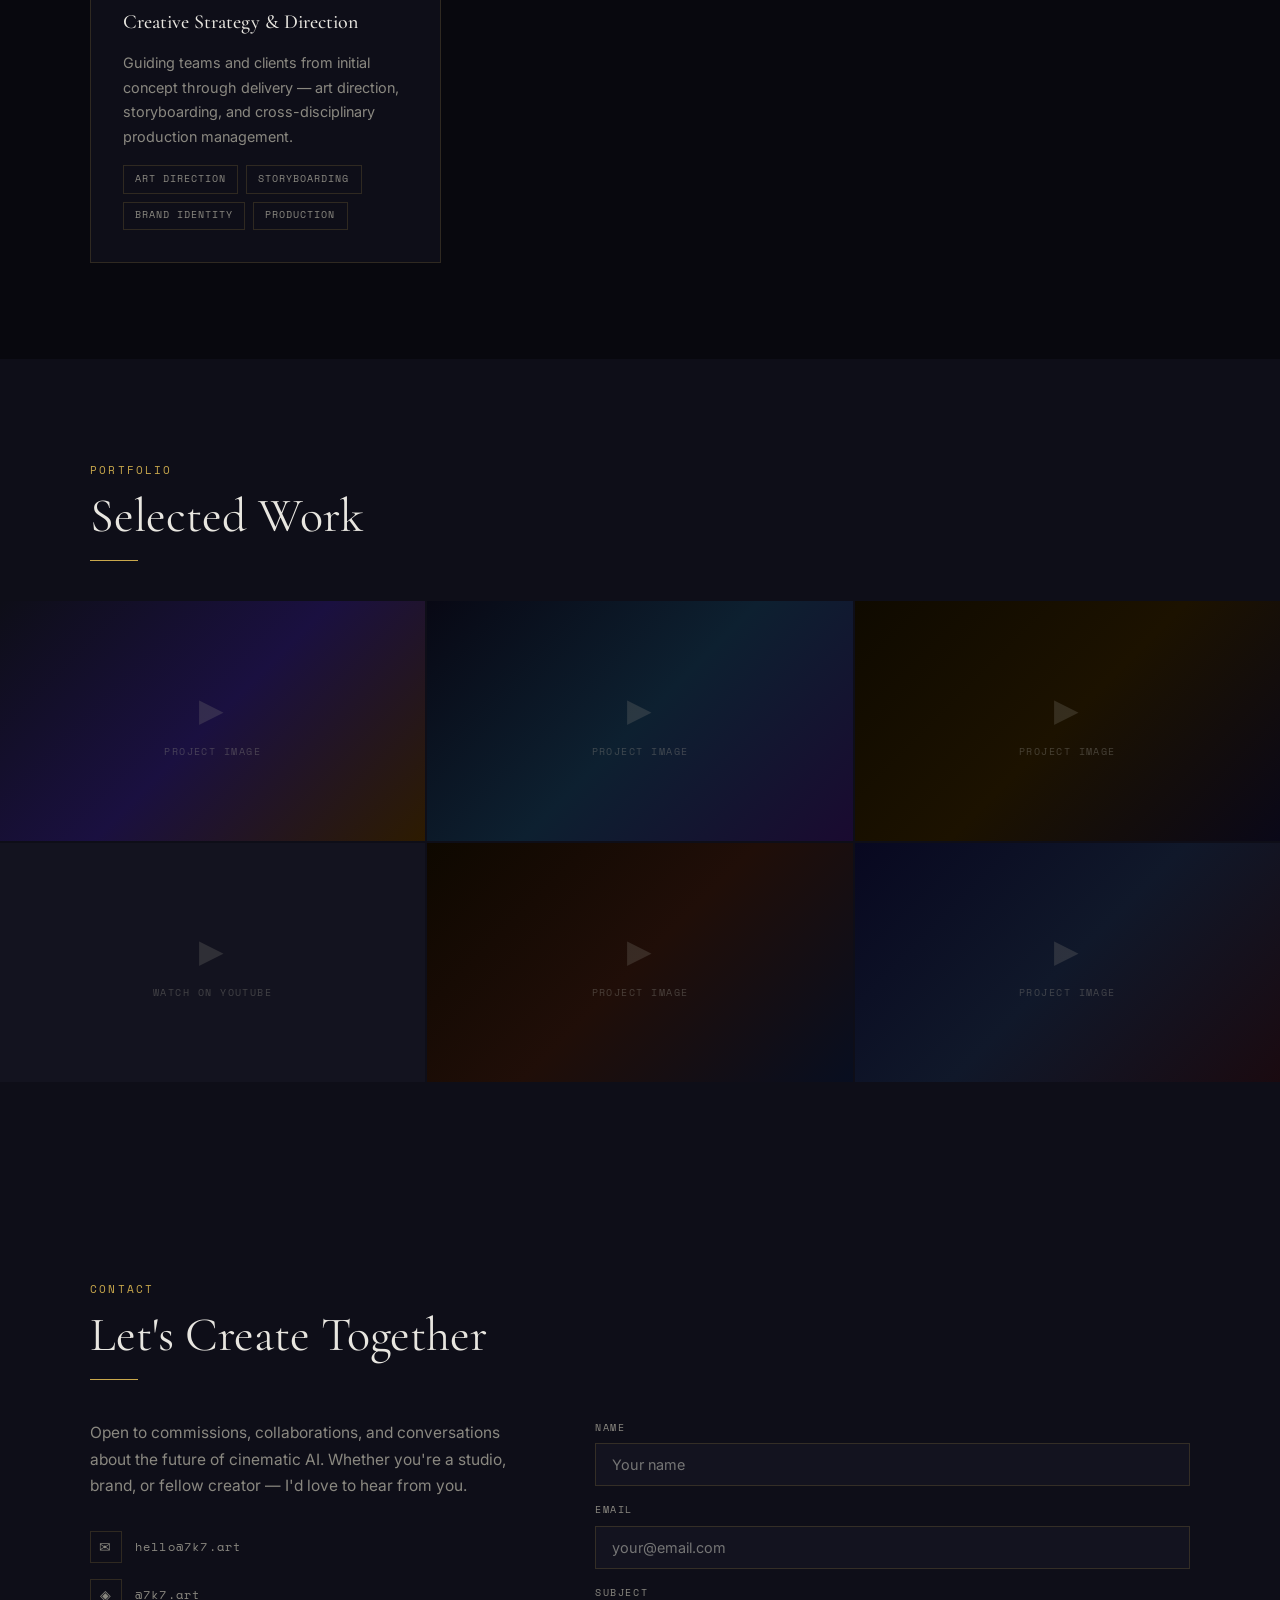
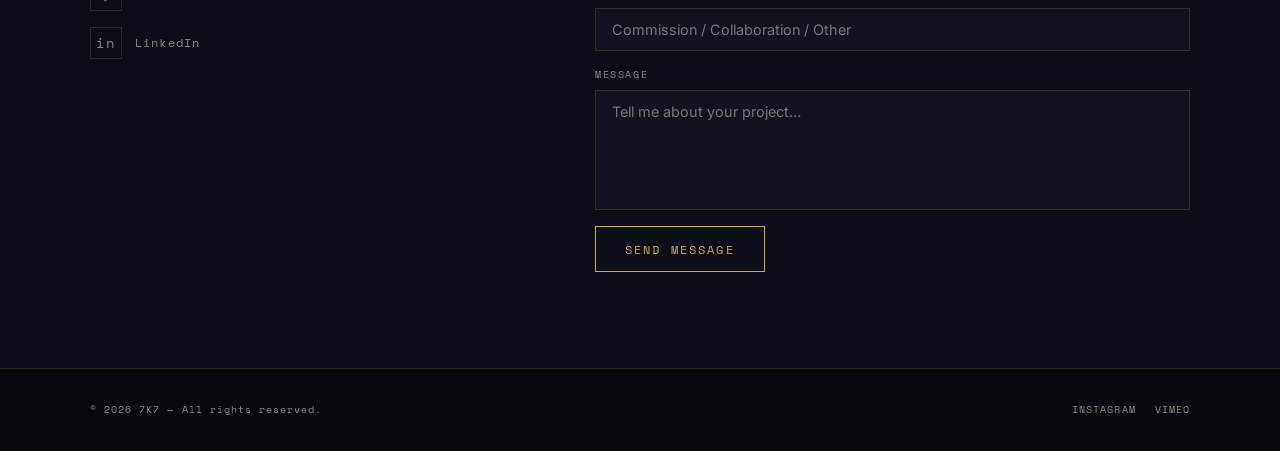
==== commit 42305bf6: "Remove LinkedIn link from footer" ====
--- a/index.html
+++ b/index.html
@@ -207,7 +207,6 @@
         </div>
         <div class="work-item-info">
           <div class="work-item-tag">Short Film</div>
-          <div class="work-item-title">Haunted Horizons: The Ghosts of Mount Hebron Cemetery</div>
         </div>
       </a>
 
@@ -306,7 +305,6 @@
         <p class="footer-copy">© <span id="year"></span> 7K7 — All rights reserved.</p>
         <nav class="footer-social" aria-label="Social links">
           <a href="https://instagram.com" target="_blank" rel="noopener noreferrer">Instagram</a>
-          <a href="https://linkedin.com" target="_blank" rel="noopener noreferrer">LinkedIn</a>
           <a href="https://vimeo.com" target="_blank" rel="noopener noreferrer">Vimeo</a>
         </nav>
       </div>
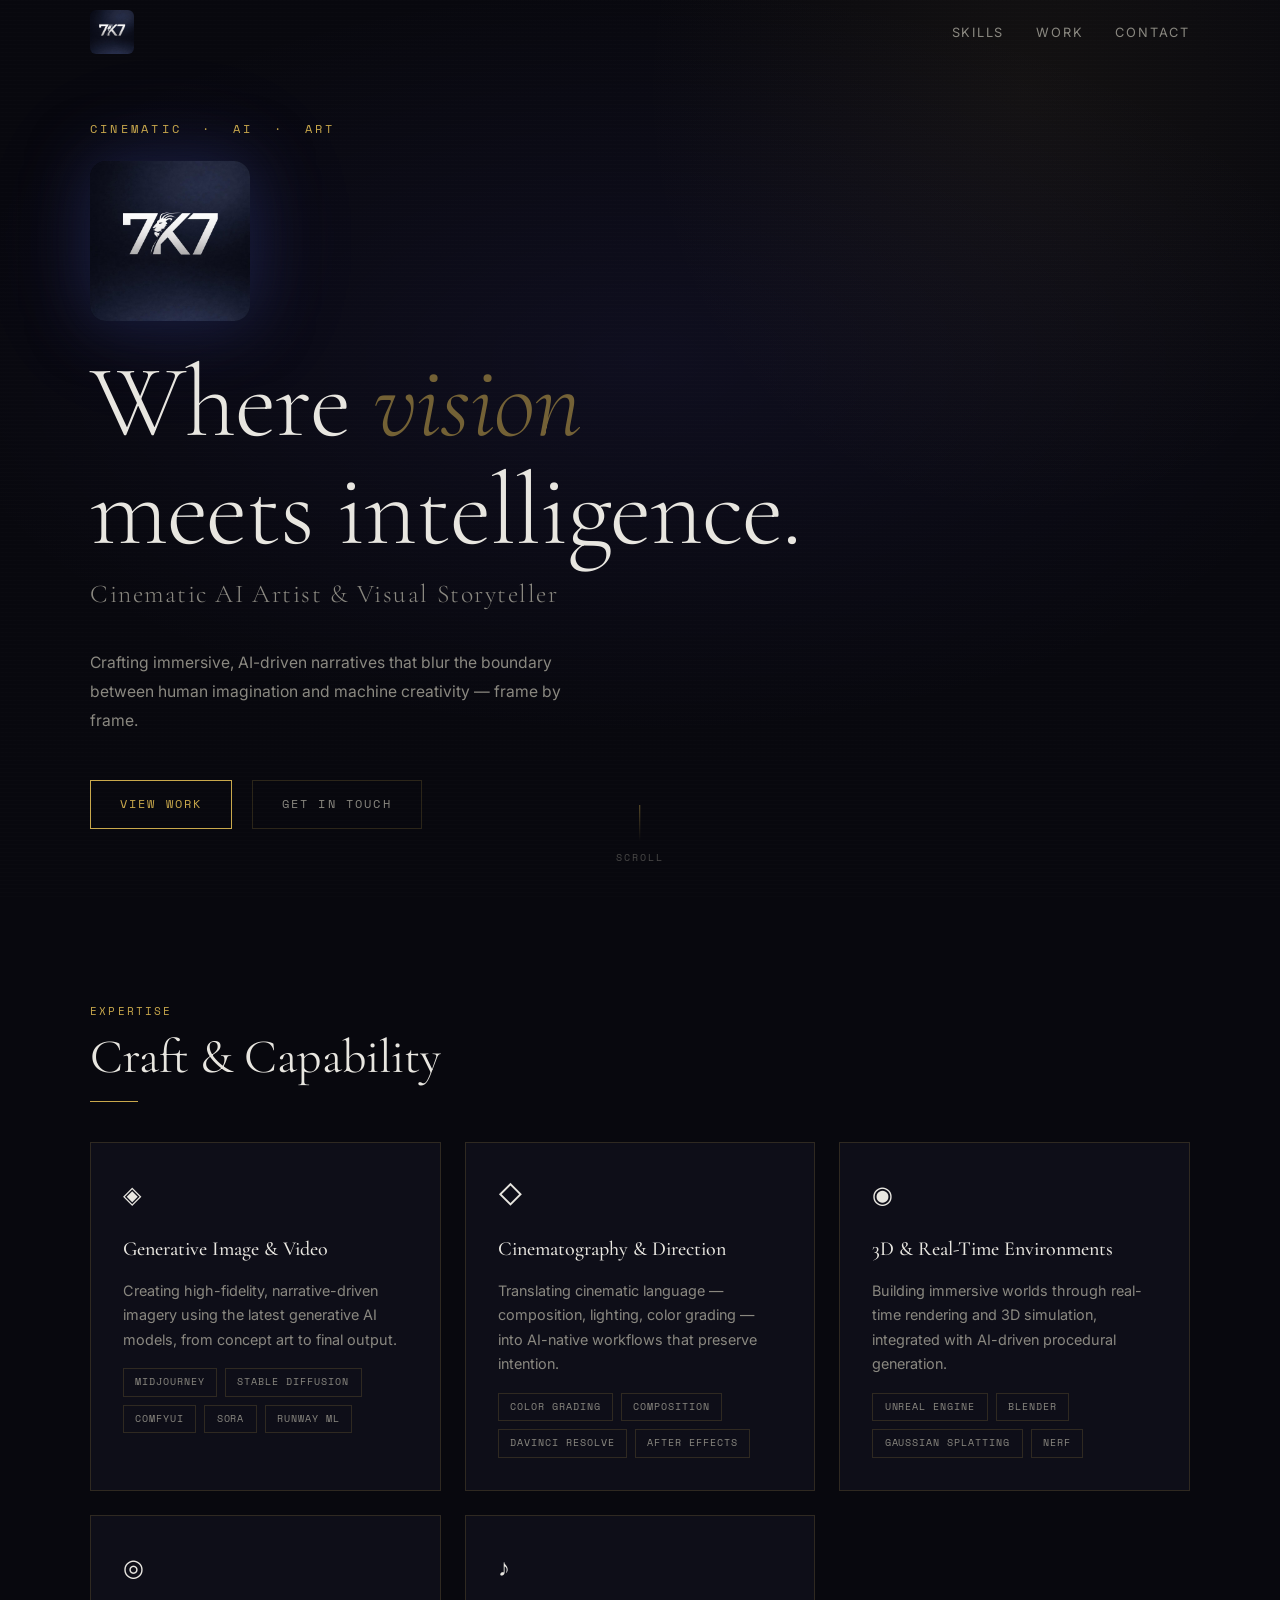
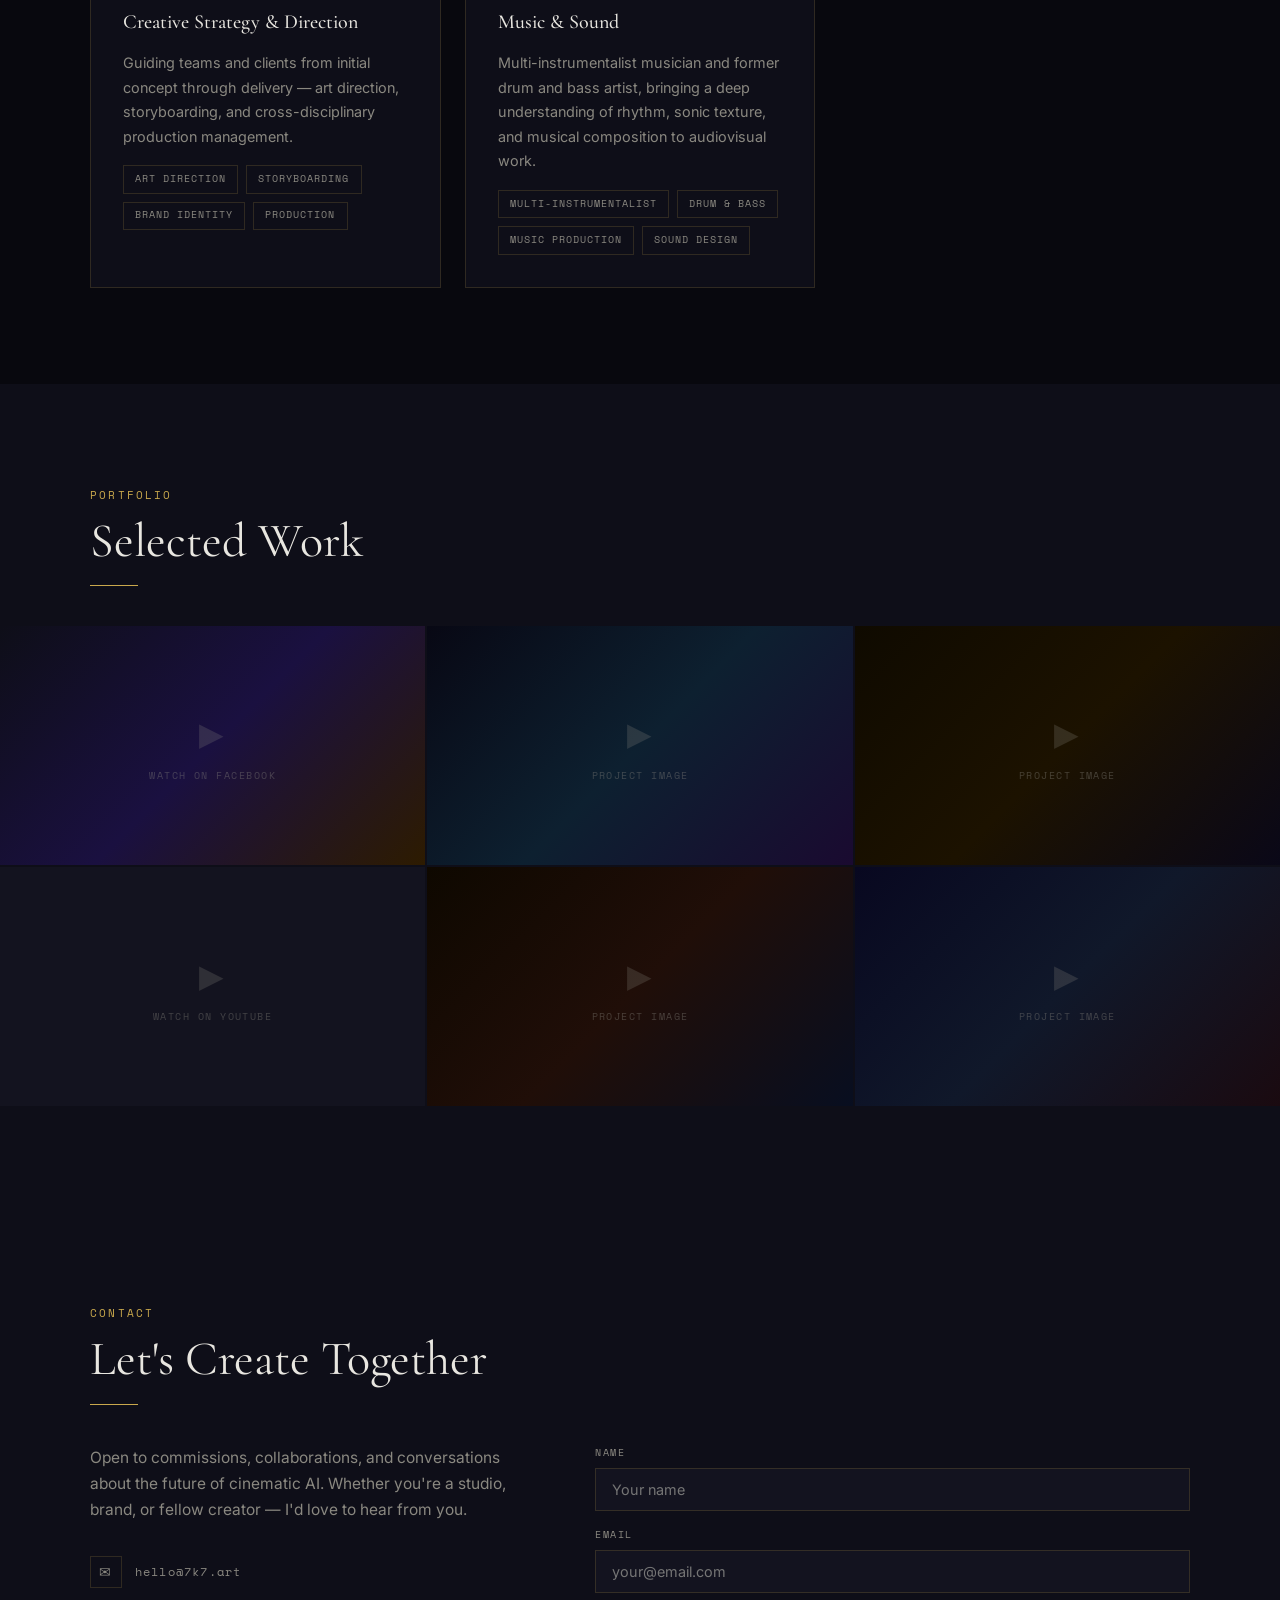
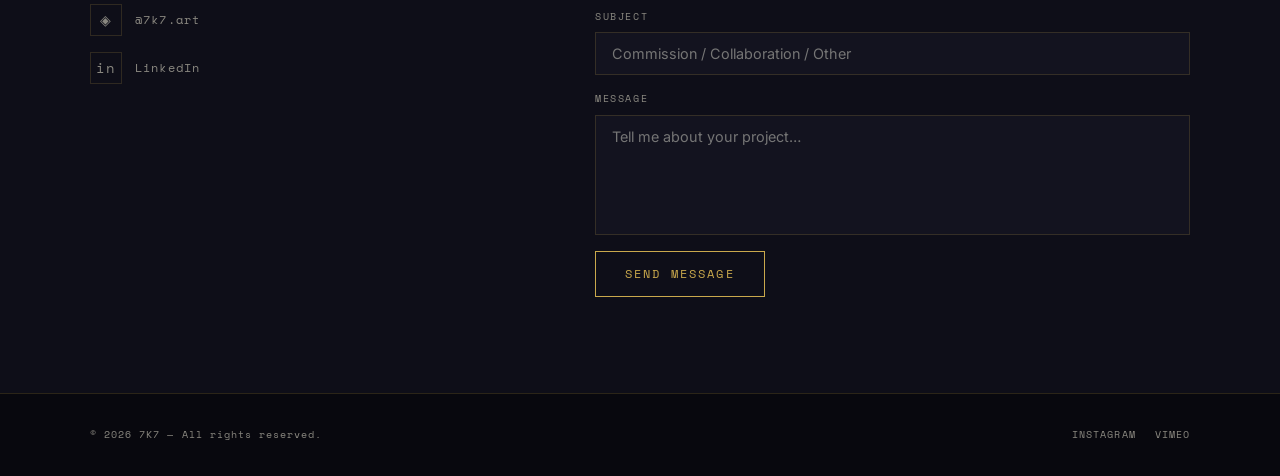
==== commit 24e943d2: "rename Generative Film to Music Video, add Facebook link, add musician skill card Agent-Logs-Url: ht" ====
--- a/index.html
+++ b/index.html
@@ -142,6 +142,21 @@
           </div>
         </div>
 
+        <div class="skill-card" data-reveal data-delay="5">
+          <div class="skill-card-icon">♪</div>
+          <h3 class="skill-card-title">Music &amp; Sound</h3>
+          <p style="color:var(--text-muted);font-size:0.9rem;">
+            Multi-instrumentalist musician and former drum and bass artist, bringing a deep
+            understanding of rhythm, sonic texture, and musical composition to audiovisual work.
+          </p>
+          <div class="skill-tags">
+            <span class="skill-tag">Multi-Instrumentalist</span>
+            <span class="skill-tag">Drum &amp; Bass</span>
+            <span class="skill-tag">Music Production</span>
+            <span class="skill-tag">Sound Design</span>
+          </div>
+        </div>
+
       </div>
     </div>
   </section>
@@ -159,18 +174,18 @@
     <!-- Full-bleed grid, outside container for edge-to-edge look -->
     <div class="work-grid" data-reveal data-delay="2">
 
-      <div class="work-item">
+      <a class="work-item" href="https://www.facebook.com/share/v/1Ac8FQyKoN/" target="_blank" rel="noopener noreferrer">
         <div class="work-item-bg" style="background:linear-gradient(135deg,#0e0e18 0%,#1a1040 50%,#2d1b00 100%);"></div>
         <div class="work-item-overlay"></div>
         <div class="work-frame-label">
           <span class="work-frame-icon">▶</span>
-          <span>Project Image</span>
-        </div>
-        <div class="work-item-info">
-          <div class="work-item-tag">Generative Film</div>
+          <span>Watch on Facebook</span>
+        </div>
+        <div class="work-item-info">
+          <div class="work-item-tag">Music Video</div>
           <div class="work-item-title">Echoes of the Unseen</div>
         </div>
-      </div>
+      </a>
 
       <div class="work-item">
         <div class="work-item-bg" style="background:linear-gradient(135deg,#080814 0%,#0d2030 50%,#1a0a30 100%);"></div>
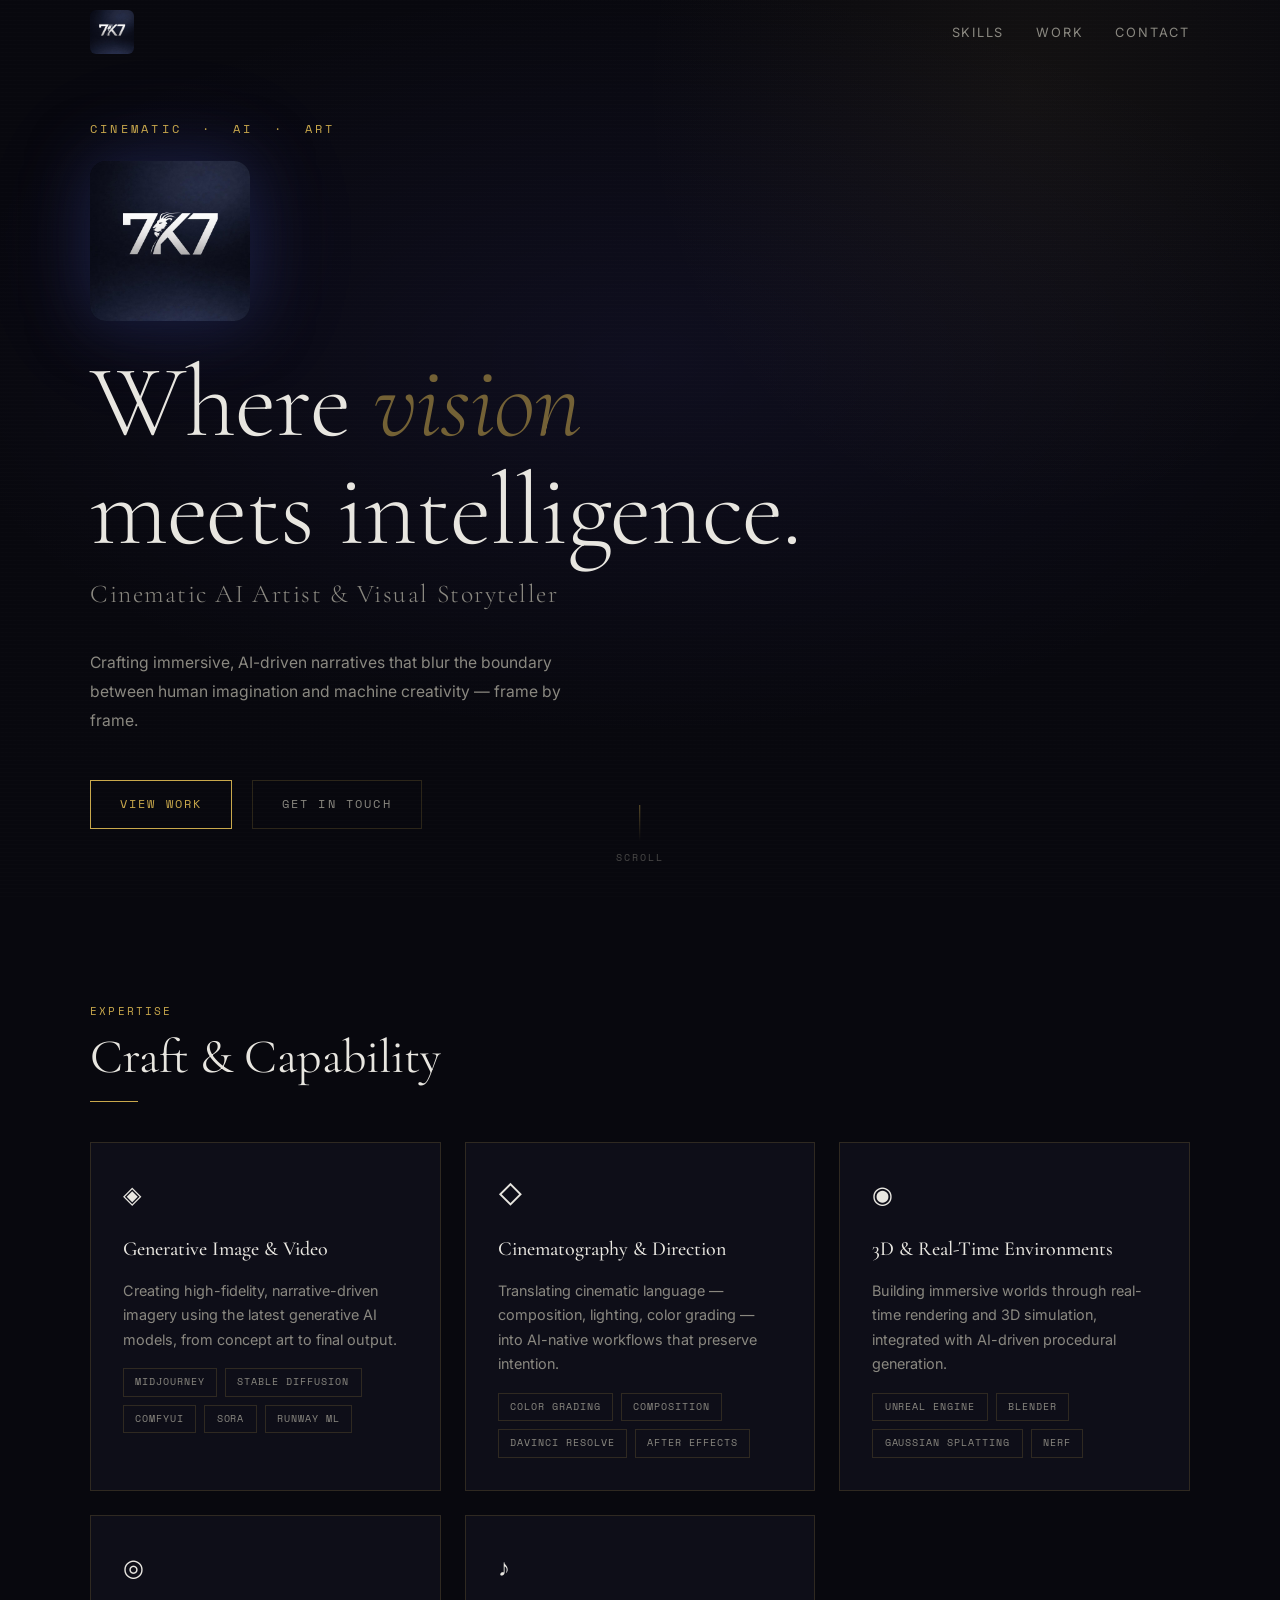
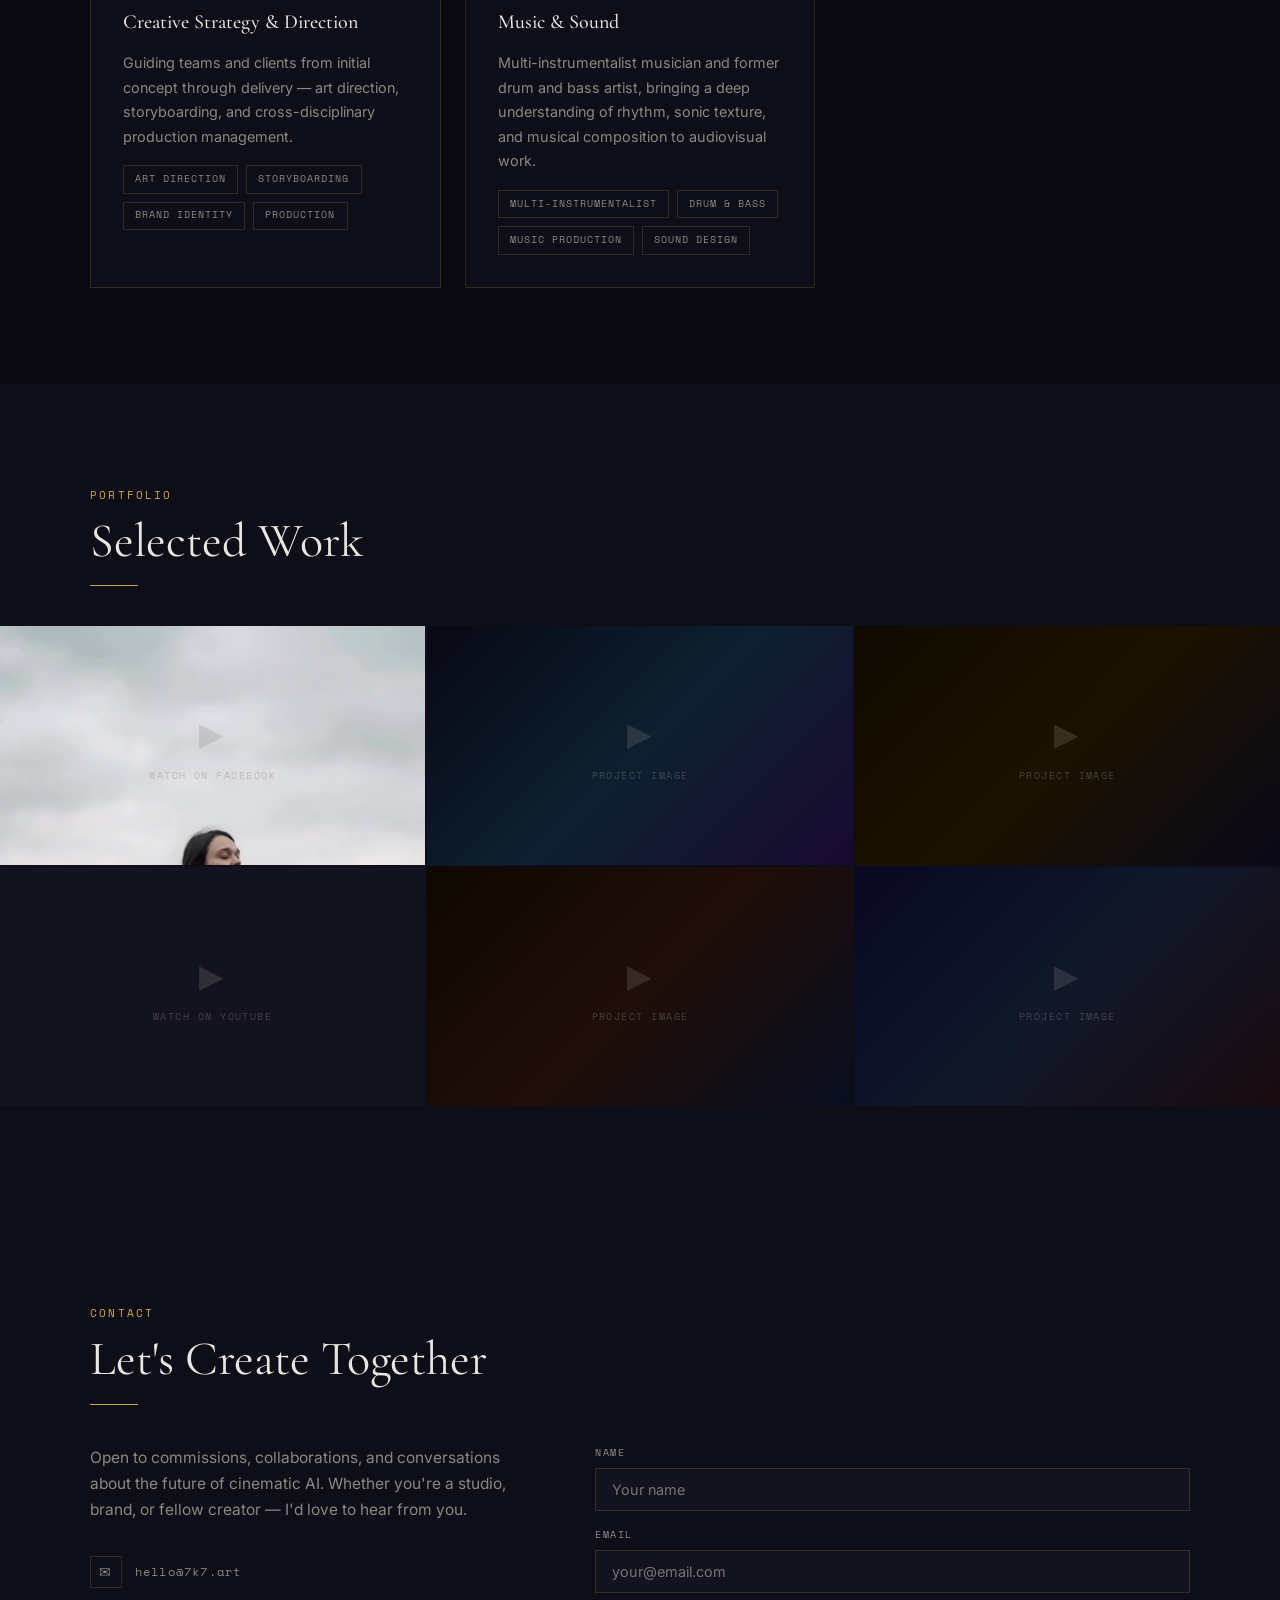
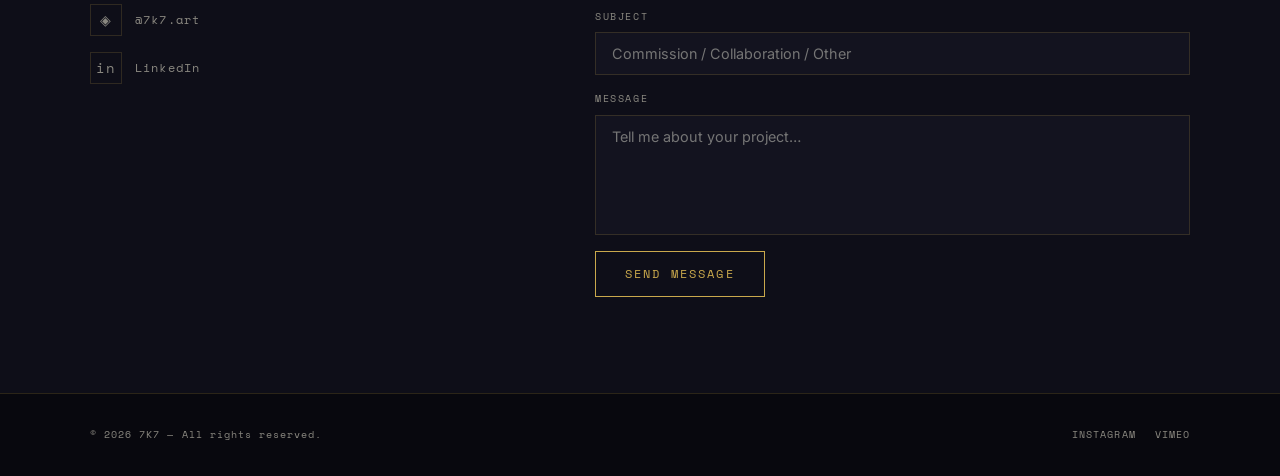
==== commit ba6ec3f8: "Add reel thumbnail and update portfolio link to reel/3401156576710907 Agent-Logs-Url: https://github" ====
--- a/index.html
+++ b/index.html
@@ -174,8 +174,8 @@
     <!-- Full-bleed grid, outside container for edge-to-edge look -->
     <div class="work-grid" data-reveal data-delay="2">
 
-      <a class="work-item" href="https://www.facebook.com/share/v/1Ac8FQyKoN/" target="_blank" rel="noopener noreferrer">
-        <div class="work-item-bg" style="background:linear-gradient(135deg,#0e0e18 0%,#1a1040 50%,#2d1b00 100%);"></div>
+      <a class="work-item" href="https://www.facebook.com/reel/3401156576710907" target="_blank" rel="noopener noreferrer">
+        <div class="work-item-bg" style="background:linear-gradient(135deg,#0e0e18 0%,#1a1040 50%,#2d1b00 100%);background-image:url('assets/reel_thumbnail.jpg');background-size:cover;background-position:center top;"></div>
         <div class="work-item-overlay"></div>
         <div class="work-frame-label">
           <span class="work-frame-icon">▶</span>
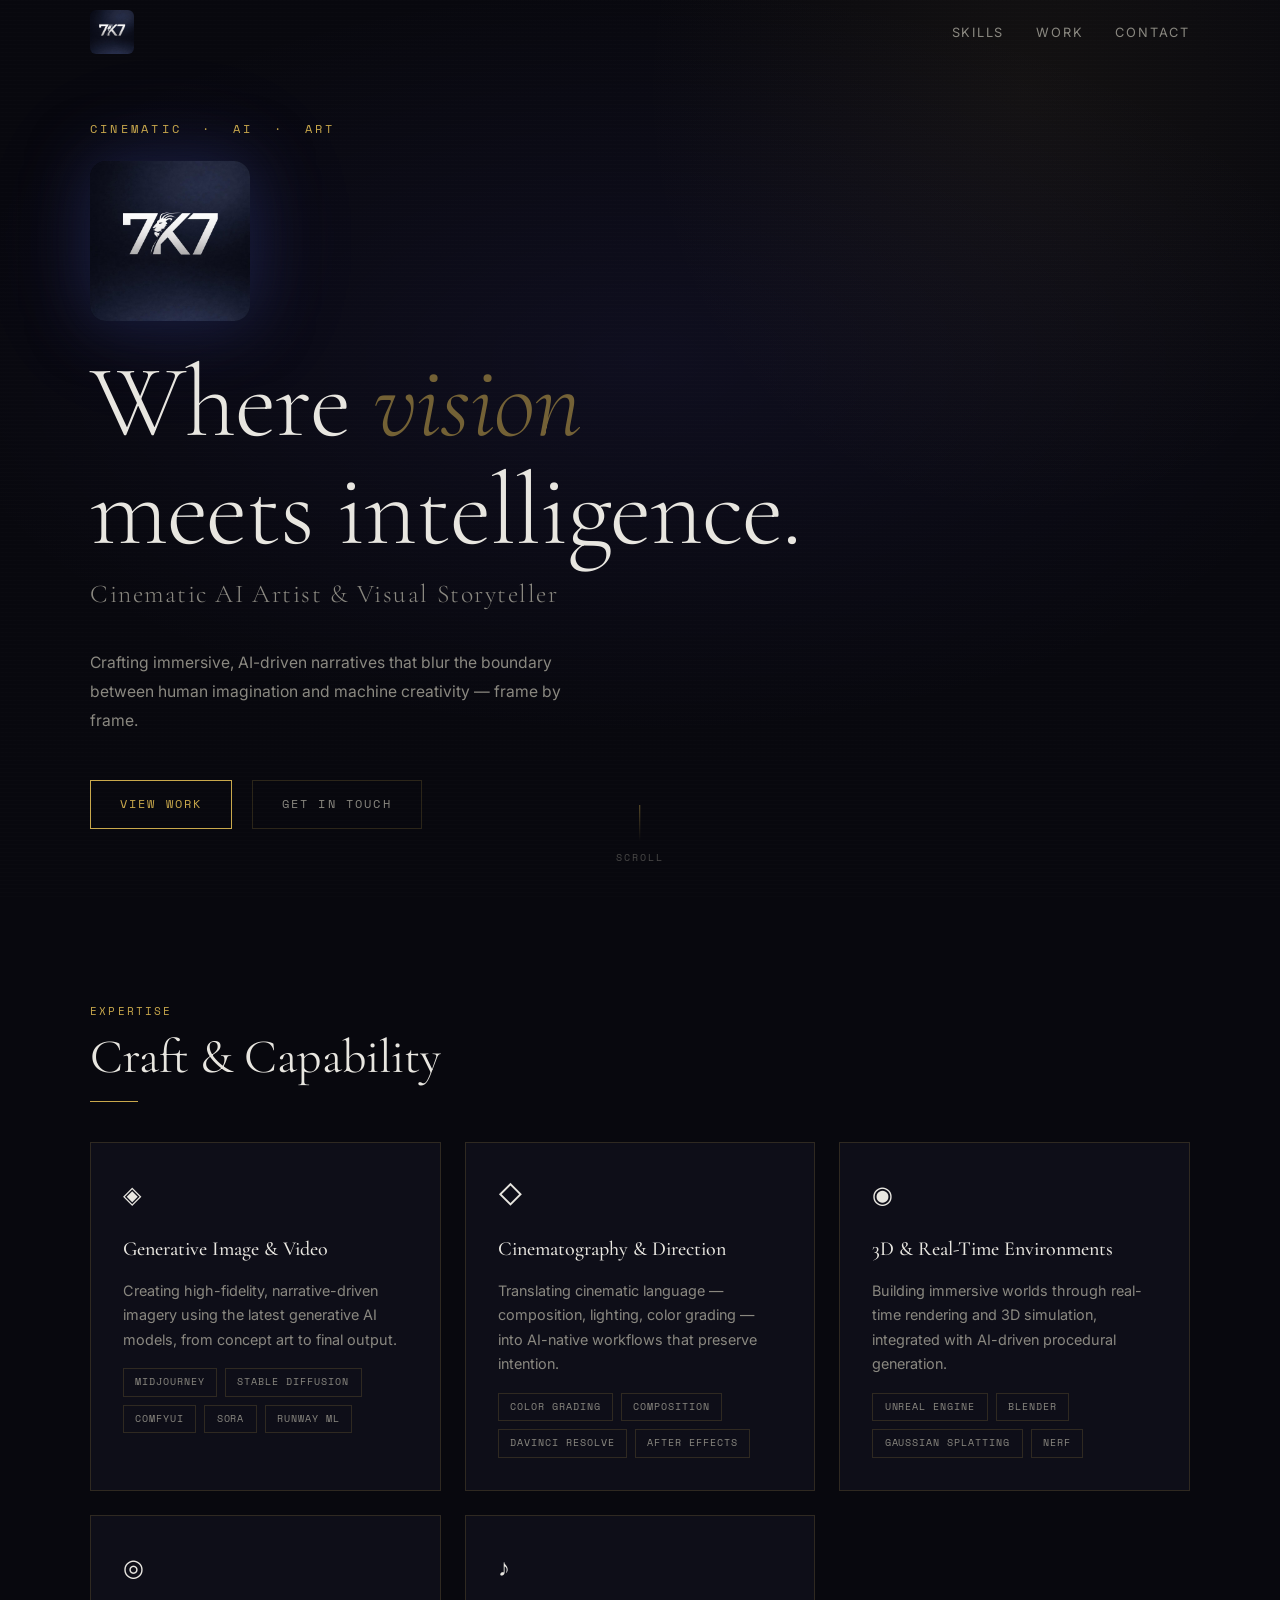
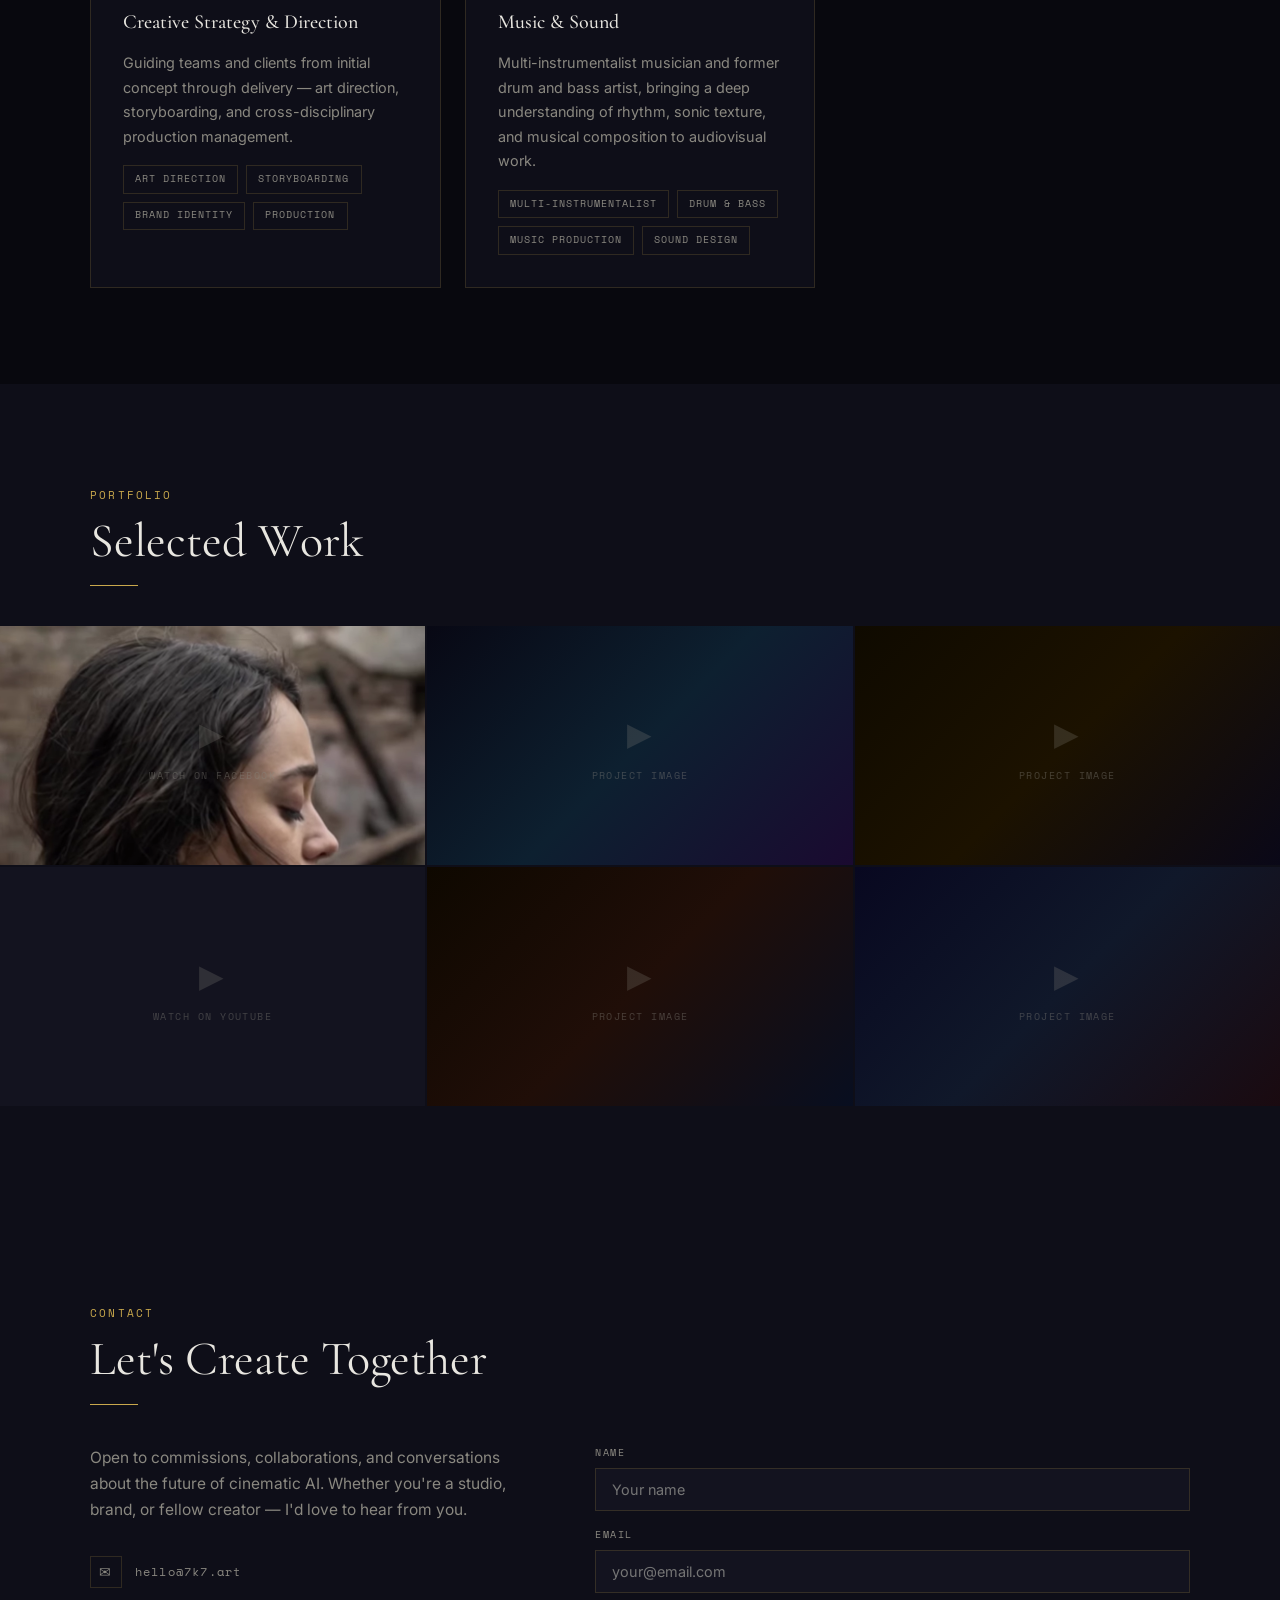
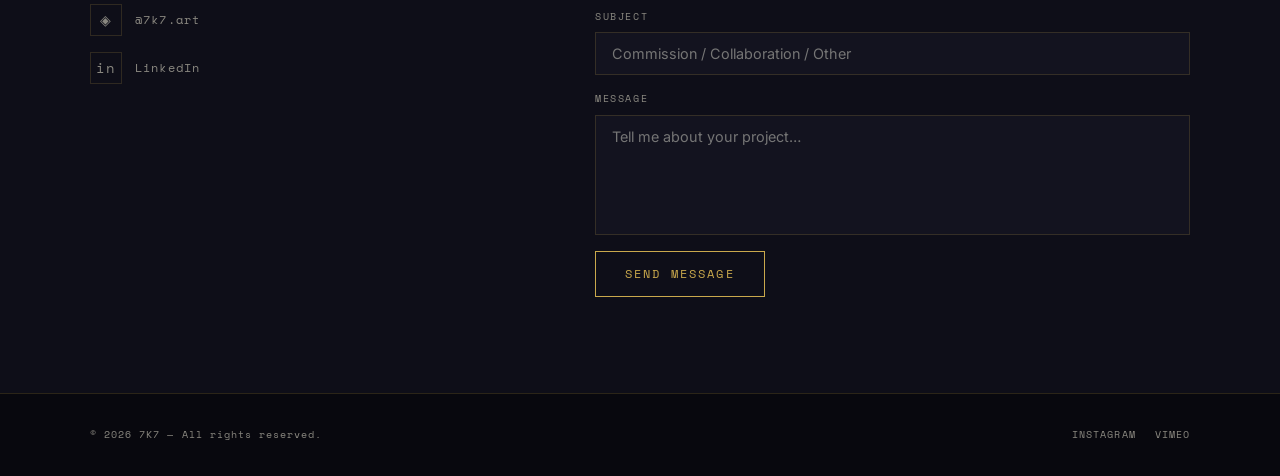
==== commit cd2c5ad1: "Update background image for work item link" ====
--- a/index.html
+++ b/index.html
@@ -175,7 +175,7 @@
     <div class="work-grid" data-reveal data-delay="2">
 
       <a class="work-item" href="https://www.facebook.com/reel/3401156576710907" target="_blank" rel="noopener noreferrer">
-        <div class="work-item-bg" style="background:linear-gradient(135deg,#0e0e18 0%,#1a1040 50%,#2d1b00 100%);background-image:url('assets/reel_thumbnail.jpg');background-size:cover;background-position:center top;"></div>
+        <div class="work-item-bg" style="background:linear-gradient(135deg,#0e0e18 0%,#1a1040 50%,#2d1b00 100%);background-image:url('assets/music_video.png');background-size:cover;background-position:center top;"></div>
         <div class="work-item-overlay"></div>
         <div class="work-frame-label">
           <span class="work-frame-icon">▶</span>
@@ -183,7 +183,6 @@
         </div>
         <div class="work-item-info">
           <div class="work-item-tag">Music Video</div>
-          <div class="work-item-title">Echoes of the Unseen</div>
         </div>
       </a>
 
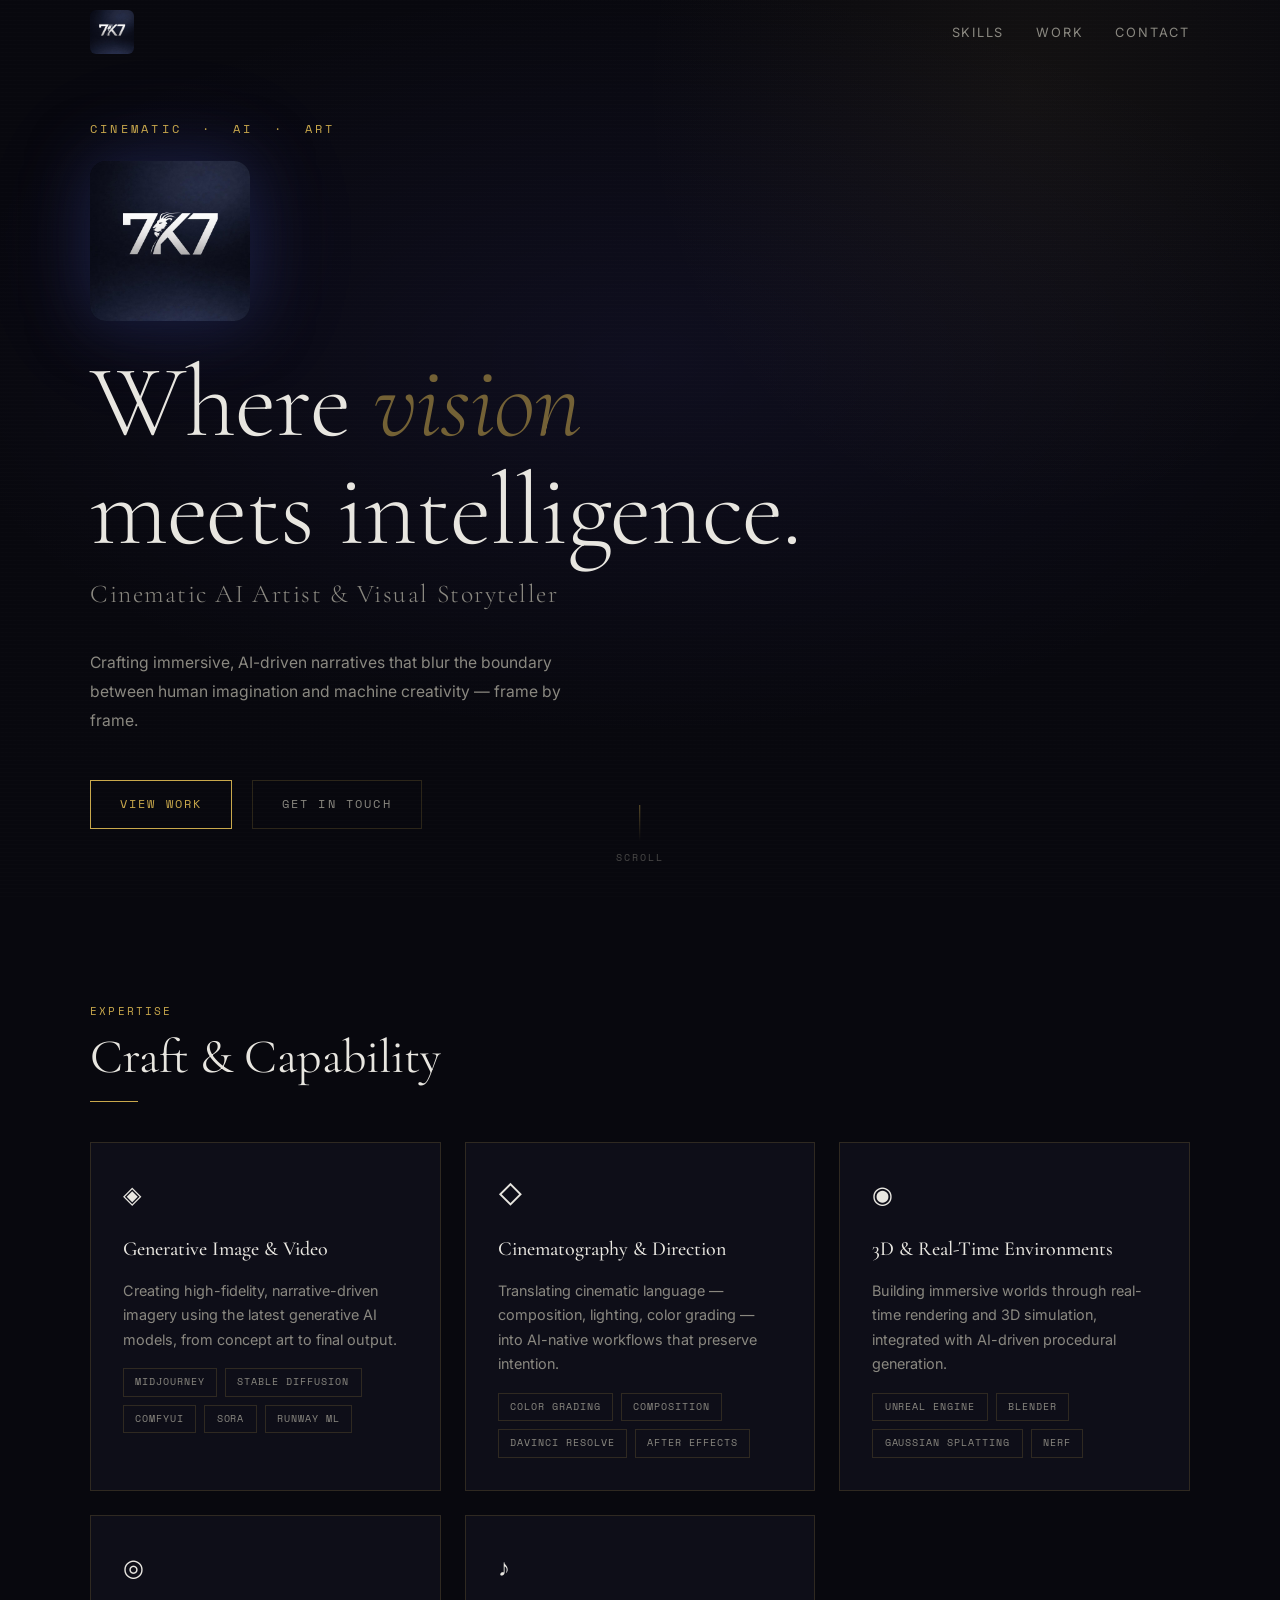
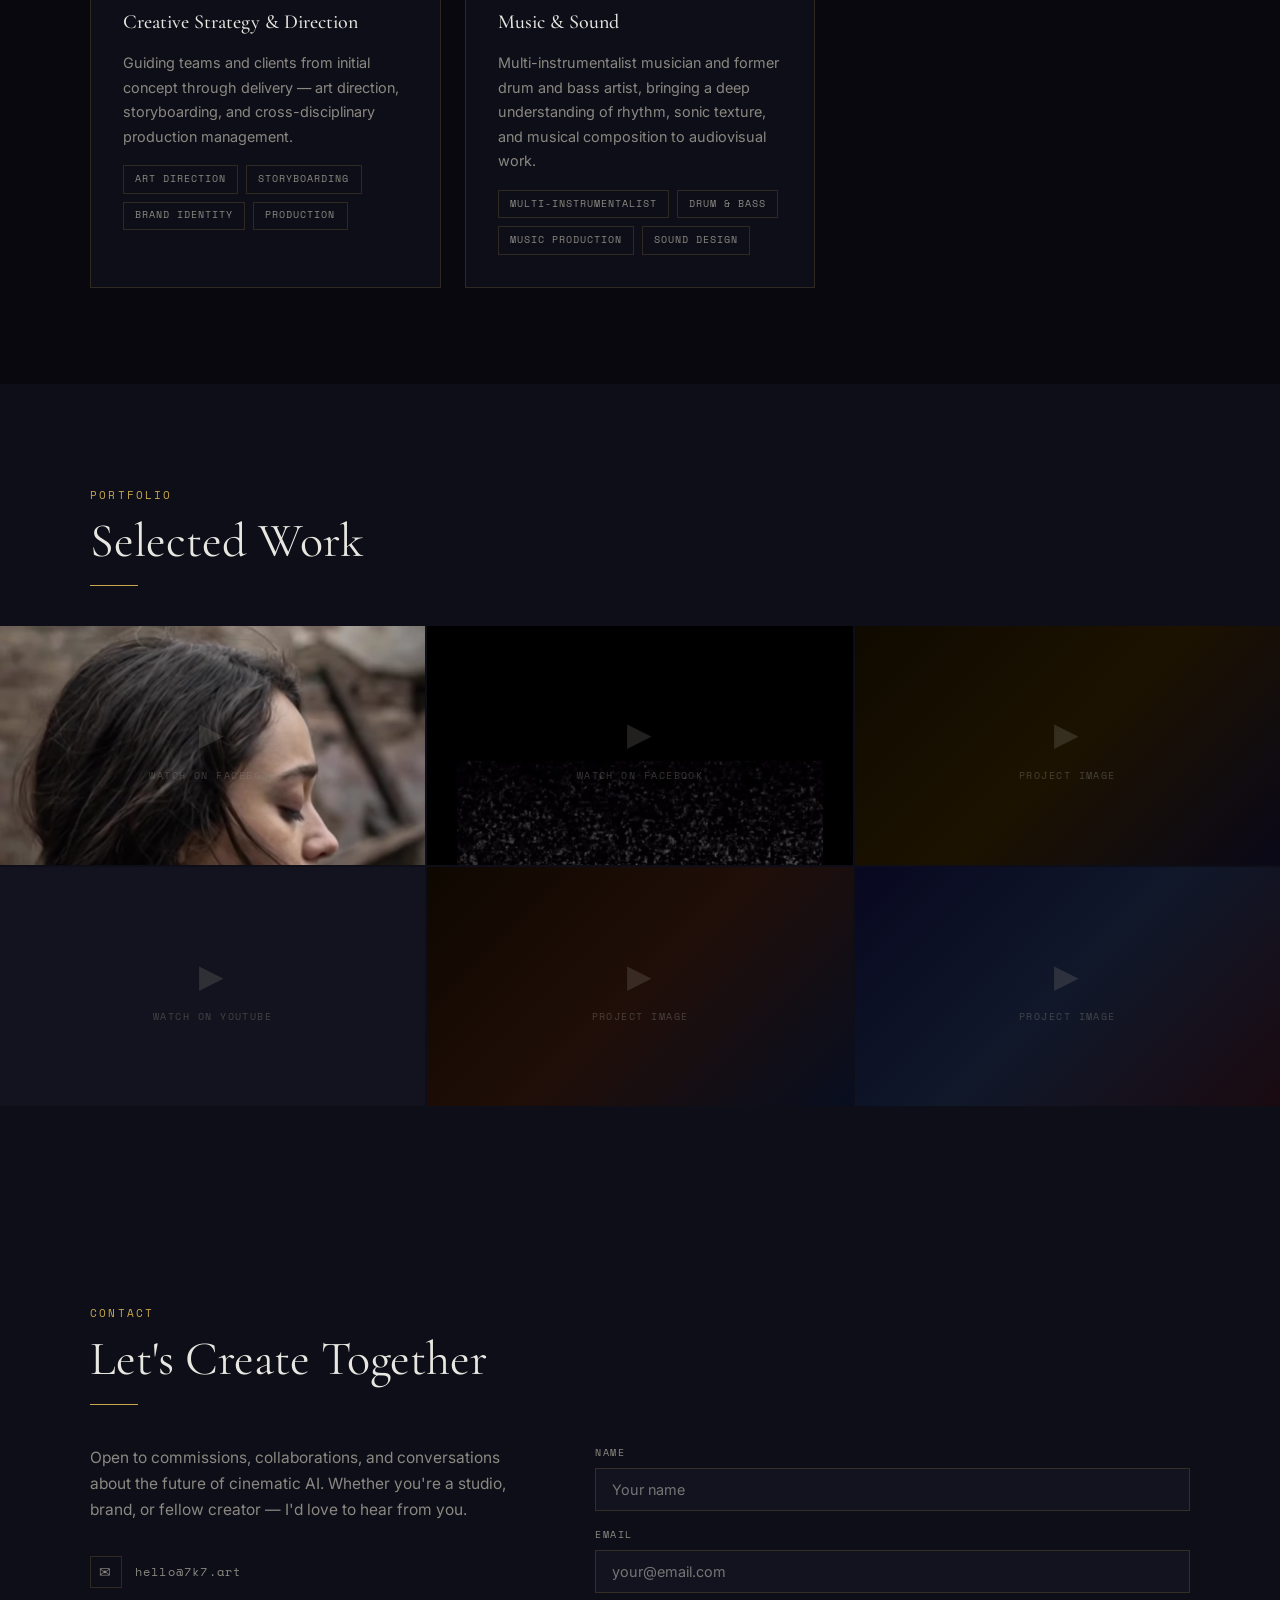
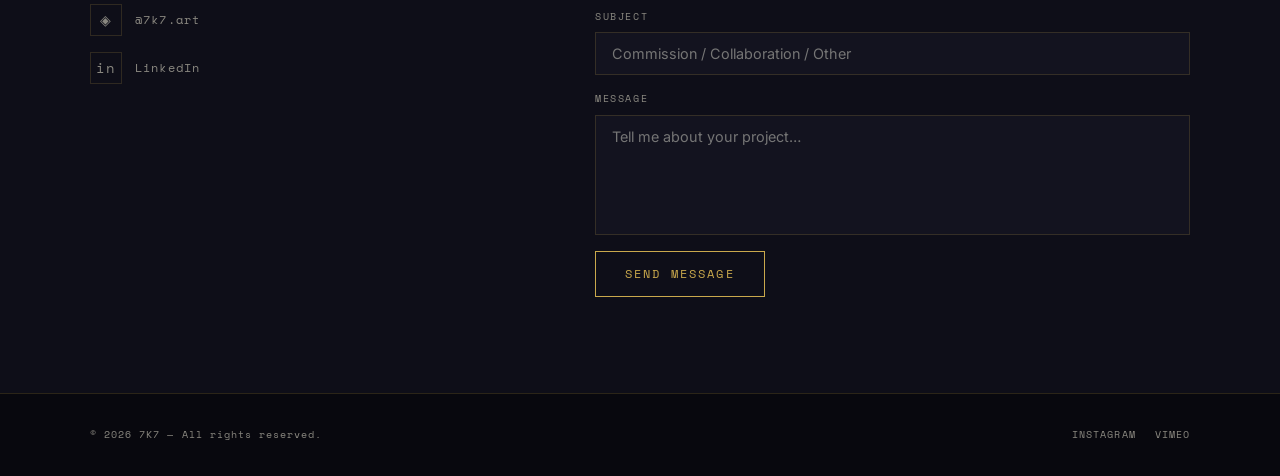
==== commit 6010b6a4: "Update Meridian work item with Facebook video link and thumbnail Agent-Logs-Url: https://github.com/" ====
--- a/index.html
+++ b/index.html
@@ -1,38 +1,38 @@
 <!DOCTYPE html>
 <html lang="en">
 <head>
-  <meta charset="UTF-8" />
-  <meta name="viewport" content="width=device-width, initial-scale=1.0" />
-  <meta name="description" content="Cinematic AI Artist — Portfolio. Exploring the intersection of artificial intelligence and visual storytelling." />
+  <meta charset="UTF-8">
+  <meta name="viewport" content="width=device-width, initial-scale=1.0">
+  <meta name="description" content="Cinematic AI Artist — Portfolio. Exploring the intersection of artificial intelligence and visual storytelling.">
 
   <title>7K7 — Cinematic AI Artist</title>
 
   <!-- Preconnect for fonts -->
-  <link rel="preconnect" href="https://fonts.googleapis.com" />
-  <link rel="preconnect" href="https://fonts.gstatic.com" crossorigin />
+  <link rel="preconnect" href="https://fonts.googleapis.com">
+  <link rel="preconnect" href="https://fonts.gstatic.com" crossorigin>
   <link
     href="https://fonts.googleapis.com/css2?family=Cormorant+Garamond:ital,wght@0,300;0,400;0,500;1,300;1,400&family=Inter:wght@300;400;500&family=Space+Mono:wght@400&display=swap"
     rel="stylesheet"
-  />
-
-  <link rel="stylesheet" href="css/style.css" />
+  >
+
+  <link rel="stylesheet" href="css/style.css">
 </head>
 <body>
 
   <!-- ═══════════════════════════════════
        NAVIGATION
   ═══════════════════════════════════ -->
-  <nav id="navbar" role="navigation" aria-label="Main navigation">
+  <nav id="navbar" aria-label="Main navigation">
     <div class="nav-inner">
       <a href="#hero" class="nav-logo" aria-label="Home">
-        <img src="assets/7k7.jpg" alt="7K7 Logo" width="44" height="44" />
+        <img src="assets/7k7.jpg" alt="7K7 Logo" width="44" height="44">
       </a>
 
-      <button id="menu-toggle" aria-label="Toggle navigation" aria-expanded="false" aria-controls="nav-links">
+      <button type="button" id="menu-toggle" aria-label="Toggle navigation" aria-expanded="false" aria-controls="nav-links">
         <span></span><span></span><span></span>
       </button>
 
-      <ul class="nav-links" id="nav-links" role="list">
+      <ul class="nav-links" id="nav-links">
         <li><a href="#skills">Skills</a></li>
         <li><a href="#work">Work</a></li>
         <li><a href="#contact">Contact</a></li>
@@ -48,7 +48,7 @@
       <div class="hero-content">
         <p class="hero-eyebrow" data-reveal>Cinematic &nbsp;·&nbsp; AI &nbsp;·&nbsp; Art</p>
         <div class="hero-logo" data-reveal data-delay="1">
-          <img src="assets/7k7.jpg" alt="7K7" width="160" height="160" />
+          <img src="assets/7k7.jpg" alt="7K7" width="160" height="160">
         </div>
         <h1 class="hero-name" data-reveal data-delay="2">
           Where <em>vision</em><br>meets&nbsp;intelligence.
@@ -84,7 +84,7 @@
         <div class="skill-card" data-reveal data-delay="1">
           <div class="skill-card-icon">◈</div>
           <h3 class="skill-card-title">Generative Image &amp; Video</h3>
-          <p style="color:var(--text-muted);font-size:0.9rem;">
+          <p class="skill-card-desc">
             Creating high-fidelity, narrative-driven imagery using the latest generative AI models,
             from concept art to final output.
           </p>
@@ -100,7 +100,7 @@
         <div class="skill-card" data-reveal data-delay="2">
           <div class="skill-card-icon">◇</div>
           <h3 class="skill-card-title">Cinematography &amp; Direction</h3>
-          <p style="color:var(--text-muted);font-size:0.9rem;">
+          <p class="skill-card-desc">
             Translating cinematic language — composition, lighting, color grading — into AI-native workflows
             that preserve intention.
           </p>
@@ -115,7 +115,7 @@
         <div class="skill-card" data-reveal data-delay="3">
           <div class="skill-card-icon">◉</div>
           <h3 class="skill-card-title">3D &amp; Real-Time Environments</h3>
-          <p style="color:var(--text-muted);font-size:0.9rem;">
+          <p class="skill-card-desc">
             Building immersive worlds through real-time rendering and 3D simulation, integrated
             with AI-driven procedural generation.
           </p>
@@ -130,7 +130,7 @@
         <div class="skill-card" data-reveal data-delay="4">
           <div class="skill-card-icon">◎</div>
           <h3 class="skill-card-title">Creative Strategy &amp; Direction</h3>
-          <p style="color:var(--text-muted);font-size:0.9rem;">
+          <p class="skill-card-desc">
             Guiding teams and clients from initial concept through delivery — art direction,
             storyboarding, and cross-disciplinary production management.
           </p>
@@ -145,7 +145,7 @@
         <div class="skill-card" data-reveal data-delay="5">
           <div class="skill-card-icon">♪</div>
           <h3 class="skill-card-title">Music &amp; Sound</h3>
-          <p style="color:var(--text-muted);font-size:0.9rem;">
+          <p class="skill-card-desc">
             Multi-instrumentalist musician and former drum and bass artist, bringing a deep
             understanding of rhythm, sonic texture, and musical composition to audiovisual work.
           </p>
@@ -175,7 +175,7 @@
     <div class="work-grid" data-reveal data-delay="2">
 
       <a class="work-item" href="https://www.facebook.com/reel/3401156576710907" target="_blank" rel="noopener noreferrer">
-        <div class="work-item-bg" style="background:linear-gradient(135deg,#0e0e18 0%,#1a1040 50%,#2d1b00 100%);background-image:url('assets/music_video.png');background-size:cover;background-position:center top;"></div>
+        <div class="work-item-bg work-item-bg--1"></div>
         <div class="work-item-overlay"></div>
         <div class="work-frame-label">
           <span class="work-frame-icon">▶</span>
@@ -186,21 +186,21 @@
         </div>
       </a>
 
-      <div class="work-item">
-        <div class="work-item-bg" style="background:linear-gradient(135deg,#080814 0%,#0d2030 50%,#1a0a30 100%);"></div>
-        <div class="work-item-overlay"></div>
-        <div class="work-frame-label">
-          <span class="work-frame-icon">▶</span>
-          <span>Project Image</span>
+      <a class="work-item" href="https://www.facebook.com/share/r/1T3fdPV6Nt/" target="_blank" rel="noopener noreferrer">
+        <div class="work-item-bg work-item-bg--2"></div>
+        <div class="work-item-overlay"></div>
+        <div class="work-frame-label">
+          <span class="work-frame-icon">▶</span>
+          <span>Watch on Facebook</span>
         </div>
         <div class="work-item-info">
           <div class="work-item-tag">Brand Campaign</div>
           <div class="work-item-title">Meridian — Identity</div>
         </div>
-      </div>
+      </a>
 
       <div class="work-item">
-        <div class="work-item-bg" style="background:linear-gradient(135deg,#0f0a00 0%,#1c1200 50%,#0a0818 100%);"></div>
+        <div class="work-item-bg work-item-bg--3"></div>
         <div class="work-item-overlay"></div>
         <div class="work-frame-label">
           <span class="work-frame-icon">▶</span>
@@ -213,7 +213,7 @@
       </div>
 
       <a class="work-item" href="https://www.youtube.com/watch?v=mveqQZqtYQo" target="_blank" rel="noopener noreferrer">
-        <div class="work-item-bg" style="background:linear-gradient(135deg,#080814 0%,#0d2030 50%,#1a0a30 100%);background-image:url('https://img.youtube.com/vi/mveqQZqtYQo/hqdefault.jpg');background-size:cover;background-position:center;"></div>
+        <div class="work-item-bg work-item-bg--4"></div>
         <div class="work-item-overlay"></div>
         <div class="work-frame-label">
           <span class="work-frame-icon">▶</span>
@@ -225,7 +225,7 @@
       </a>
 
       <div class="work-item">
-        <div class="work-item-bg" style="background:linear-gradient(135deg,#0e0800 0%,#200e08 50%,#080e20 100%);"></div>
+        <div class="work-item-bg work-item-bg--5"></div>
         <div class="work-item-overlay"></div>
         <div class="work-frame-label">
           <span class="work-frame-icon">▶</span>
@@ -238,7 +238,7 @@
       </div>
 
       <div class="work-item">
-        <div class="work-item-bg" style="background:linear-gradient(135deg,#080820 0%,#10182a 50%,#1a0a10 100%);"></div>
+        <div class="work-item-bg work-item-bg--6"></div>
         <div class="work-item-overlay"></div>
         <div class="work-frame-label">
           <span class="work-frame-icon">▶</span>
@@ -289,21 +289,21 @@
         <form class="contact-form" data-reveal data-delay="2" action="https://formspree.io/f/YOUR_FORM_ID" method="POST" novalidate>
           <div class="form-group">
             <label for="name">Name</label>
-            <input type="text" id="name" name="name" placeholder="Your name" required autocomplete="name" />
+            <input type="text" id="name" name="name" placeholder="Your name" required autocomplete="name">
           </div>
           <div class="form-group">
             <label for="email">Email</label>
-            <input type="email" id="email" name="email" placeholder="your@email.com" required autocomplete="email" />
+            <input type="email" id="email" name="email" placeholder="your@email.com" required autocomplete="email">
           </div>
           <div class="form-group">
             <label for="subject">Subject</label>
-            <input type="text" id="subject" name="subject" placeholder="Commission / Collaboration / Other" />
+            <input type="text" id="subject" name="subject" placeholder="Commission / Collaboration / Other">
           </div>
           <div class="form-group">
             <label for="message">Message</label>
             <textarea id="message" name="message" placeholder="Tell me about your project…" required></textarea>
           </div>
-          <button type="submit" class="btn" style="align-self:flex-start;">Send Message</button>
+          <button type="submit" class="btn contact-submit">Send Message</button>
         </form>
 
       </div>
--- a/css/style.css
+++ b/css/style.css
@@ -418,6 +418,10 @@
   margin-bottom: 0.8rem;
   color: var(--text);
 }
+.skill-card-desc {
+  color: var(--text-muted);
+  font-size: 0.9rem;
+}
 .skill-tags {
   display: flex;
   flex-wrap: wrap;
@@ -464,6 +468,27 @@
   transition: transform var(--transition);
 }
 .work-item:hover .work-item-bg { transform: scale(1.04); }
+.work-item-bg--1 {
+  background: linear-gradient(135deg,#0e0e18 0%,#1a1040 50%,#2d1b00 100%);
+  background-image: url('../assets/music_video.png');
+  background-size: cover;
+  background-position: center top;
+}
+.work-item-bg--2 {
+  background: linear-gradient(135deg,#080814 0%,#0d2030 50%,#1a0a30 100%);
+  background-image: url('../assets/meridian_thumbnail.jpg');
+  background-size: cover;
+  background-position: center top;
+}
+.work-item-bg--3 { background: linear-gradient(135deg,#0f0a00 0%,#1c1200 50%,#0a0818 100%); }
+.work-item-bg--4 {
+  background: linear-gradient(135deg,#080814 0%,#0d2030 50%,#1a0a30 100%);
+  background-image: url('https://img.youtube.com/vi/mveqQZqtYQo/hqdefault.jpg');
+  background-size: cover;
+  background-position: center;
+}
+.work-item-bg--5 { background: linear-gradient(135deg,#0e0800 0%,#200e08 50%,#080e20 100%); }
+.work-item-bg--6 { background: linear-gradient(135deg,#080820 0%,#10182a 50%,#1a0a10 100%); }
 .work-item-overlay {
   position: absolute;
   inset: 0;
@@ -618,6 +643,7 @@
 
 /* Contact form */
 .contact-form { display: flex; flex-direction: column; gap: 1rem; }
+.contact-submit { align-self: flex-start; }
 .form-group { display: flex; flex-direction: column; gap: 0.4rem; }
 .form-group label {
   font-family: var(--font-mono);
